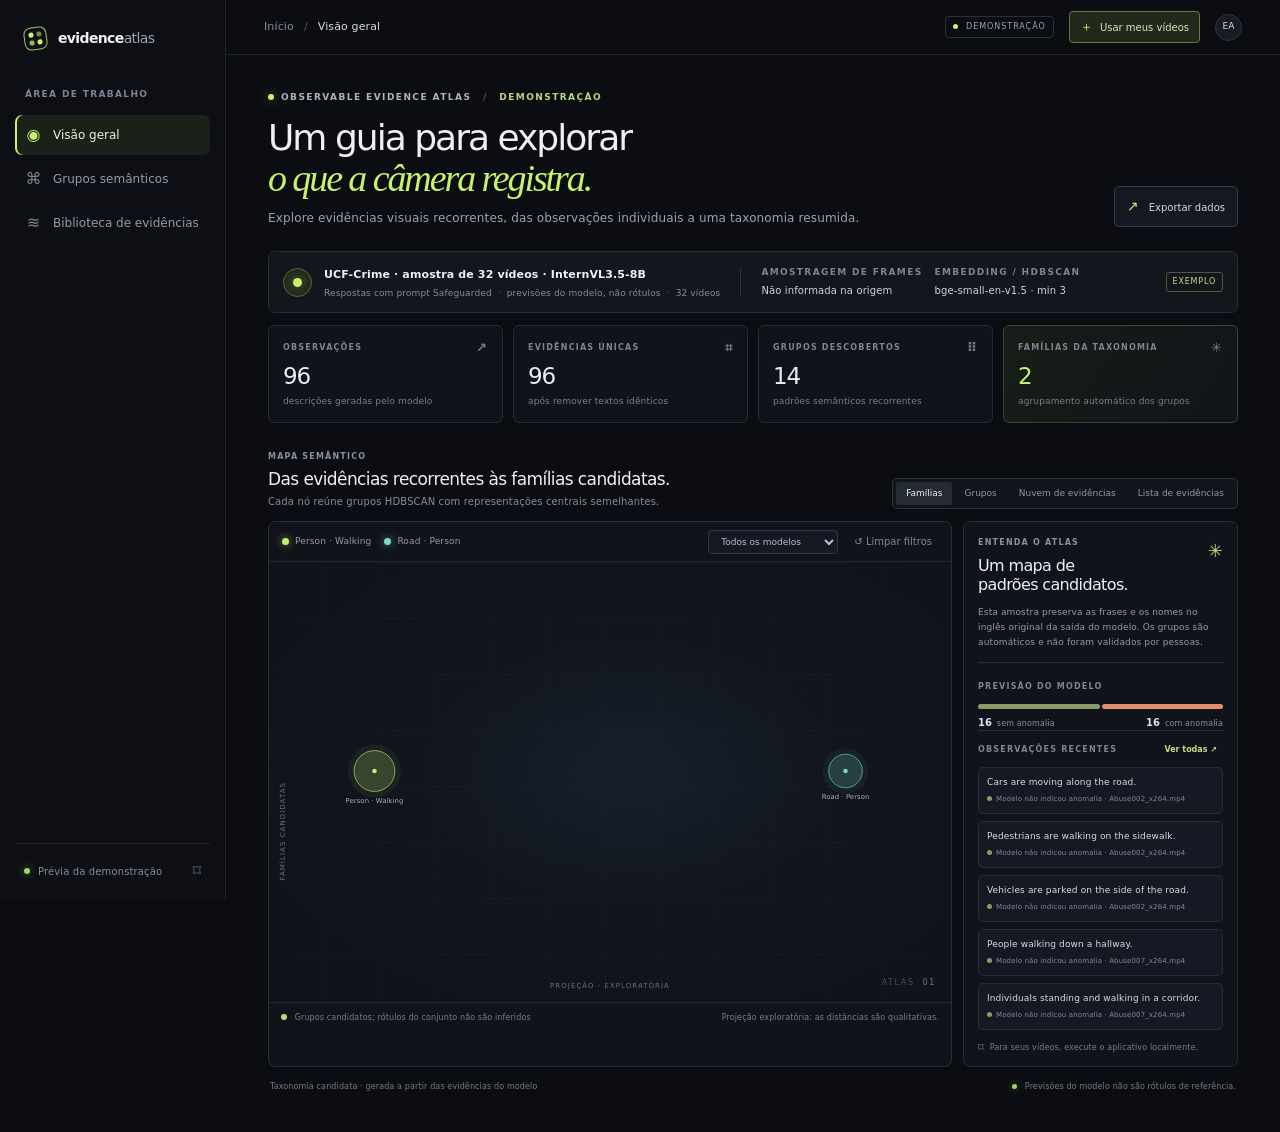
==== index.html @ 2f570d14 "Publica demonstração do atlas" ====
<!doctype html>
<html lang="pt-BR">
<head>
  <meta charset="utf-8"><meta name="viewport" content="width=device-width,initial-scale=1">
  <meta name="theme-color" content="#0b0d12">
  <meta name="description" content="Um atlas de evidências visuais, explorável e rastreável.">
  <title>Evidence Atlas</title><link rel="stylesheet" href="atlas.css">
</head>
<body>
  <div class="shell">
    <aside class="rail">
      <a class="wordmark" href="#home" aria-label="Página inicial do Evidence Atlas"><span class="mark"><i></i><i></i><i></i><i></i></span><span>evidence<span class="wordmark-light">atlas</span></span></a>
      <div class="rail-label">ÁREA DE TRABALHO</div>
      <button class="rail-item selected" data-view="overview"><span class="rail-icon">◉</span>Visão geral</button>
      <button class="rail-item" data-view="clusters"><span class="rail-icon">⌘</span>Grupos semânticos</button>
      <button class="rail-item" data-view="evidence"><span class="rail-icon">≋</span>Biblioteca de evidências</button>
      <div class="rail-bottom"><span class="status-dot"></span><span>Ambiente local</span><span class="lock">⌑</span></div>
    </aside>
    <main class="main">
      <header class="topbar"><div class="crumb"><span>Início</span><b>/</b><strong id="crumbTitle">Visão geral</strong></div><div class="top-meta"><span class="local-tag"><i></i>LOCAL</span><button class="launch-run" id="launchRun"><span>＋</span> Nova análise</button><button class="avatar" title="Ambiente local">EA</button></div></header>
      <section class="content">
        <div class="heading-row"><div><div class="eyebrow"><span class="pulse"></span>OBSERVABLE EVIDENCE ATLAS <span class="eyebrow-sep">/</span> <span id="runLabel">DEMONSTRAÇÃO</span></div><h1 id="pageTitle">Um guia para explorar<br><em>o que a câmera registra.</em></h1><p class="lede" id="pageLede">Explore evidências visuais recorrentes, das observações individuais a uma taxonomia resumida.</p></div><button class="export" id="exportBtn"><span>↗</span> Exportar dados</button></div>
        <div class="run-strip"><span class="run-orb"><span></span></span><div class="run-copy"><strong id="datasetName">UCF-Crime · InternVL3.5-8B</strong><small>Respostas com prompt Safeguarded <b>·</b> previsões do modelo, não rótulos <b>·</b> <span id="recordCount">32</span> vídeos</small></div><div class="run-divider"></div><div class="run-detail"><small>AMOSTRAGEM DE FRAMES</small><strong id="runSampling">Não informada na origem</strong></div><div class="run-detail"><small>EMBEDDING / HDBSCAN</small><strong id="runEmbedding">Dados de exemplo</strong></div><span class="run-badge">EXEMPLO</span></div>
        <div class="metrics"><article class="metric"><div class="metric-top"><span>OBSERVAÇÕES</span><span class="metric-icon">↗</span></div><strong id="mEvidence">—</strong><small>descrições geradas pelo modelo</small></article><article class="metric"><div class="metric-top"><span>EVIDÊNCIAS ÚNICAS</span><span class="metric-icon">⌗</span></div><strong id="mUnique">—</strong><small>após remover textos idênticos</small></article><article class="metric"><div class="metric-top"><span>GRUPOS DESCOBERTOS</span><span class="metric-icon">⠿</span></div><strong id="mClusters">—</strong><small>padrões semânticos recorrentes</small></article><article class="metric metric-accent"><div class="metric-top"><span>FAMÍLIAS DA TAXONOMIA</span><span class="metric-icon">✳</span></div><strong id="mFamilies">—</strong><small>agrupamento automático dos grupos</small></article></div>
        <div class="section-head"><div><div class="section-kicker">MAPA SEMÂNTICO</div><h2 id="vizTitle">Dos vídeos aos padrões recorrentes.</h2><p id="vizSub">Cada ponto representa uma evidência. Pontos próximos têm descrições semelhantes.</p></div><div class="view-switch" role="tablist" aria-label="Camada da visualização"><button class="active" data-layer="families">Famílias</button><button data-layer="clusters">Grupos</button><button data-layer="points">Nuvem de evidências</button><button data-layer="evidence">Lista de evidências</button></div></div>
        <div class="atlas-grid"><section class="viz-card"><div class="viz-toolbar"><div class="legend" id="legend"></div><div class="toolbar-actions"><select id="modelFilter" aria-label="Filtrar por modelo"><option value="all">Todos os modelos</option></select><button id="resetView" class="quiet-btn">↺ <span>Limpar filtros</span></button></div></div><div class="viz-stage"><div class="axis axis-x">SEMELHANÇA SEMÂNTICA →</div><div class="axis axis-y">EVIDÊNCIAS RECORRENTES</div><svg id="plot" viewBox="0 0 900 570" role="img" aria-label="Mapa interativo de evidências semânticas"></svg><canvas id="pointsCanvas" class="points-canvas is-hidden" aria-label="Projeção de evidências por modelo"></canvas><div class="plot-watermark"><span>ATLAS</span><b>01</b></div><div class="plot-tip" id="plotTip"></div><div class="empty-plot" id="emptyPlot"><div class="empty-symbol">✳</div><strong>Pronto para mapear suas evidências</strong><p>Execute a descoberta semântica para gerar os grupos e a taxonomia.</p></div><div class="evidence-browser is-hidden" id="evidenceBrowser"><div class="browser-head"><div><b>Fatos observados</b><small>Os identificadores apontam para os vídeos de origem.</small></div><input id="evidenceSearch" type="search" placeholder="Buscar evidência ou identificador do vídeo…" autocomplete="off"></div><div id="evidenceRows"></div></div></div><div class="viz-foot"><span><i class="dot dot-family"></i> Grupos candidatos; rótulos do conjunto não são inferidos</span><span>Projeção exploratória: as distâncias são qualitativas.</span></div></section>
          <aside class="inspector"><div class="inspect-head"><div><div class="section-kicker">ENTENDA O ATLAS</div><h3 id="inspectTitle">Uma amostra<br>de observações.</h3></div><span class="guide-mark">✳</span></div><p class="inspect-copy" id="inspectCopy">Esta demonstração reúne respostas arquivadas do InternVL e grupos calculados automaticamente.</p><div class="inspect-rule"></div><div class="inspect-stat"><span>PREVISÃO DO MODELO</span><div class="splitbar"><i id="barNormal"></i><i id="barAnomaly"></i></div><div class="splitlabels"><span><b id="nNormal">0</b> sem anomalia</span><span><b id="nAnomaly">0</b> com anomalia</span></div></div><div class="inspect-rule"></div><div class="inspect-list-head"><span>OBSERVAÇÕES RECENTES</span><button id="allEvidence">Ver todas ↗</button></div><div class="observation-list" id="observationList"></div><div class="inspect-bottom"><span class="mini-lock">⌑</span><span>Na execução local, os dados permanecem neste computador.</span></div></aside></div>
        <footer class="footer"><span>Taxonomia candidata · gerada a partir das evidências do modelo</span><span><span class="status-dot"></span> Previsões do modelo não são rótulos de referência.</span></footer>
      </section>
    </main>
  </div>
  <div class="modal is-hidden" id="runModal" role="dialog" aria-modal="true" aria-labelledby="runModalTitle"><button class="modal-scrim" data-close-modal aria-label="Fechar"></button><form class="run-form" id="runForm"><button class="modal-close" type="button" data-close-modal aria-label="Fechar">×</button><div class="section-kicker">ANÁLISE LOCAL DE VÍDEOS</div><h2 id="runModalTitle">Crie um atlas de evidências.</h2><p class="modal-lede">Escolha os vídeos, o endereço do modelo local e a amostragem de cada vídeo.</p><label class="form-label">ARQUIVOS DE VÍDEO <span>MP4, MOV, MKV, AVI, WEBM</span><input type="file" name="files" accept="video/mp4,video/quicktime,video/x-matroska,video/x-msvideo,video/webm,.m4v" multiple required><small id="fileSummary">Selecione um ou mais vídeos deste computador.</small></label><div class="form-grid"><label class="form-label">ENDEREÇO DO MODELO LOCAL<input name="base_url" value="http://127.0.0.1:8000" required><small>Use um servidor local compatível com a API OpenAI.</small></label><label class="form-label">IDENTIFICADOR DO MODELO<input name="model" placeholder="InternVL3_5-8B" required><small>Deve ser igual ao nome usado pelo servidor local.</small></label></div><label class="form-label">AMOSTRAGEM DE FRAMES<select name="sampling"><option value="uniform16">16 frames · distribuídos uniformemente ao longo de cada vídeo</option><option value="1fps">1 frame por segundo · em janelas sequenciais de até 16</option></select><small>Em 1 fps, cada janela é analisada separadamente e pode ser rastreada.</small></label><div class="run-progress is-hidden" id="runProgress" aria-live="polite"></div><div class="form-note"><span>⌑</span> Os vídeos e as evidências são processados e armazenados neste computador.</div><div class="form-actions"><button class="quiet-btn" type="button" data-close-modal>Cancelar</button><button class="submit-run" type="submit" id="submitRun">Iniciar análise local <span>→</span></button></div></form></div>
  <script src="demo-data.js"></script><script src="atlas.js"></script><script src="run-ui.js"></script>
</body></html>
---- atlas.css ----
:root{color-scheme:dark;--bg:#0b0d12;--panel:#11141b;--panel2:#151923;--line:#242936;--muted:#858c9d;--text:#eef0f5;--soft:#b7bdca;--lime:#c7f36b;--aqua:#6ee7d8;--sans:Inter,ui-sans-serif,system-ui,-apple-system,"Segoe UI",sans-serif;--serif:Georgia,"Times New Roman",serif}
*{box-sizing:border-box}body{margin:0;background:var(--bg);color:var(--text);font:13px/1.5 var(--sans);letter-spacing:.01em}button{font:inherit;color:inherit}button:focus-visible,a:focus-visible{outline:2px solid var(--lime);outline-offset:3px}.shell{min-height:100vh;display:grid;grid-template-columns:226px minmax(0,1fr)}.rail{position:fixed;inset:0 auto 0 0;width:226px;padding:26px 15px 17px;background:#0d0f15;border-right:1px solid #20242e;display:flex;flex-direction:column;z-index:2}.wordmark{display:flex;align-items:center;gap:11px;color:#f1f3f7;text-decoration:none;font-size:14px;font-weight:650;letter-spacing:-.045em;padding:1px 9px 38px}.wordmark-light{font-weight:350;color:#9ca3b3}.mark{width:23px;height:23px;border:1px solid #a2c668;border-radius:7px;display:grid;grid-template-columns:repeat(2,1fr);gap:3px;padding:4px;transform:rotate(-8deg)}.mark i{display:block;background:#c7f36b;border-radius:2px}.mark i:nth-child(2){opacity:.55}.mark i:nth-child(3){opacity:.75}.rail-label,.section-kicker,.eyebrow,.metric-top,.inspect-stat>span,.inspect-list-head,.run-detail small{font-size:9px;letter-spacing:.15em;color:#7d8494;font-weight:650}.rail-label{padding:0 10px 11px}.rail-item{height:40px;width:100%;border:0;background:transparent;border-radius:7px;text-align:left;padding:0 10px;color:#939aab;display:flex;align-items:center;gap:11px;cursor:pointer;margin:2px 0;font-size:12px}.rail-item:hover{background:#171b24;color:#e5e8ef}.rail-item.selected{color:#e9f2d8;background:#1a2119;box-shadow:inset 2px 0 var(--lime)}.rail-icon{font-size:16px;width:17px;text-align:center;color:#7d8594}.selected .rail-icon{color:var(--lime)}.rail-bottom{margin-top:auto;border-top:1px solid #222631;padding:15px 9px 0;display:flex;align-items:center;gap:8px;color:#858d9c;font-size:10px}.lock{margin-left:auto;font-size:16px;color:#596171}.status-dot{width:6px;height:6px;background:#9dda5b;border-radius:50%;display:inline-block;box-shadow:0 0 9px #a5db5b88}.main{grid-column:2;min-width:0}.topbar{height:55px;border-bottom:1px solid #20242e;display:flex;align-items:center;justify-content:space-between;padding:0 38px}.crumb{display:flex;gap:10px;color:#858c9a;font-size:11px}.crumb b{font-weight:400;color:#505766}.crumb strong{font-weight:500;color:#d8dbe2}.top-meta{display:flex;align-items:center;gap:15px}.local-tag{border:1px solid #2a303b;border-radius:4px;padding:4px 7px;color:#9da5b4;font-size:8px;letter-spacing:.12em}.local-tag i{display:inline-block;width:5px;height:5px;background:var(--lime);border-radius:50%;margin-right:5px}.avatar{border:1px solid #303644;border-radius:50%;width:27px;height:27px;background:#171b24;font-size:9px;color:#d6dbe5}.content{max-width:1560px;margin:auto;padding:36px 42px 25px}.heading-row{display:flex;align-items:flex-end;justify-content:space-between}.eyebrow{color:#adb3c0;font-size:9px;letter-spacing:.16em}.pulse{display:inline-block;width:6px;height:6px;border-radius:50%;background:var(--lime);margin-right:7px;box-shadow:0 0 12px #c7f36b88}.eyebrow-sep{padding:0 7px;color:#505765}#runLabel{color:#b7d97a}.heading-row h1{font-size:36px;line-height:1.11;letter-spacing:-.055em;font-weight:460;margin:13px 0 9px}.heading-row h1 em{font:italic 400 38px/1.12 var(--serif);color:var(--lime);letter-spacing:-.055em}.lede{color:#9ba2b1;margin:0;font-size:12px}.export{border:1px solid #343b48;background:#141820;color:#d3d7e0;border-radius:5px;padding:9px 12px;cursor:pointer;font-size:10px}.export:hover{border-color:#a6cb62;color:#f4f8ed}.export span{font-size:14px;margin-right:7px;color:var(--lime)}.run-strip{height:62px;margin-top:24px;background:#12161d;border:1px solid #272d38;border-radius:7px;display:flex;align-items:center;padding:0 14px;gap:12px}.run-orb{width:29px;height:29px;border:1px solid #586840;border-radius:50%;display:grid;place-items:center;background:#1e2818}.run-orb span{width:9px;height:9px;background:var(--lime);border-radius:50%;box-shadow:0 0 12px #c7f36b77}.run-copy{min-width:225px}.run-copy strong{font-size:11px;font-weight:560}.run-copy small{display:block;font-size:9px;color:#858d9b;margin-top:3px}.run-copy small b{font-weight:400;color:#4f5664;padding:0 3px}.run-divider{height:28px;width:1px;background:#2b303a;margin:0 8px}.run-detail{display:flex;flex-direction:column;gap:3px}.run-detail strong{font-size:10px;font-weight:500;color:#cfd3dc}.run-badge{margin-left:auto;border:1px solid #53583d;border-radius:3px;padding:3px 6px;font-size:8px;letter-spacing:.1em;color:#c6dc88}.metrics{display:grid;grid-template-columns:repeat(4,1fr);gap:10px;margin-top:12px}.metric{border:1px solid #252a35;background:#10131a;border-radius:6px;padding:12px 14px;min-height:83px}.metric-top{display:flex;justify-content:space-between;align-items:center;font-size:8px}.metric-icon{font-size:13px;color:#737b8a}.metric>strong{display:block;font-size:23px;letter-spacing:-.045em;line-height:1.2;margin-top:5px;font-weight:500;color:#e8ebf0}.metric>small{color:#777f8f;font-size:9px}.metric-accent{background:linear-gradient(120deg,#171d17,#10151a);border-color:#3a4630}.metric-accent>strong{color:var(--lime)}.section-head{display:flex;align-items:flex-end;justify-content:space-between;margin:28px 0 12px}.section-kicker{font-size:8px;color:#8a919e}.section-head h2{font-size:17px;letter-spacing:-.035em;font-weight:500;margin:4px 0 2px}.section-head p{font-size:10px;color:#858c9a;margin:0}.view-switch{display:flex;border:1px solid #2b303b;background:#11141b;border-radius:5px;padding:3px;gap:2px}.view-switch button{border:0;background:transparent;color:#8f96a5;font-size:9px;padding:5px 10px;border-radius:3px;cursor:pointer}.view-switch button.active{background:#252b34;color:#edf0f4}.atlas-grid{display:grid;grid-template-columns:minmax(0,1fr) 275px;gap:11px;align-items:stretch}.viz-card,.inspector{background:#10131a;border:1px solid #272d38;border-radius:7px;overflow:hidden}.viz-toolbar{height:40px;padding:0 13px;display:flex;align-items:center;justify-content:space-between;border-bottom:1px solid #222732}.legend{display:flex;gap:13px;color:#9299a7;font-size:9px}.legend-item{display:flex;align-items:center;gap:6px}.legend-item i{width:7px;height:7px;border-radius:50%;background:var(--c);box-shadow:0 0 8px color-mix(in srgb,var(--c),transparent 35%)}.quiet-btn{background:none;border:0;color:#818998;font-size:10px;cursor:pointer}.quiet-btn:hover{color:white}.viz-stage{position:relative;height:440px;background:radial-gradient(ellipse at 53% 48%,#17202a 0%,#11151d 43%,#10131a 78%);overflow:hidden}.viz-stage:before{content:"";position:absolute;inset:0;background-image:linear-gradient(#8390a00c 1px,transparent 1px),linear-gradient(90deg,#8390a00c 1px,transparent 1px);background-size:56px 56px;mask-image:linear-gradient(90deg,transparent,#000 18%,#000 84%,transparent)}#plot{width:100%;height:100%;position:absolute;inset:0}.axis{position:absolute;color:#667080;font-size:7px;letter-spacing:.15em;z-index:1}.axis-x{bottom:11px;left:50%;transform:translateX(-50%)}.axis-y{top:50%;left:9px;writing-mode:vertical-rl;transform:rotate(180deg)}.plot-watermark{position:absolute;bottom:13px;right:15px;color:#434b5a;font-size:8px;letter-spacing:.2em}.plot-watermark b{font-weight:400;color:#727b8b;padding-left:8px}.plot-tip{display:none;position:absolute;z-index:3;max-width:230px;padding:8px 10px;border:1px solid #3a424e;border-radius:5px;background:#181d26;color:#eef0f4;font-size:10px;pointer-events:none;box-shadow:0 8px 30px #0008}.empty-plot{position:absolute;inset:0;display:flex;flex-direction:column;align-items:center;justify-content:center;text-align:center;pointer-events:none}.empty-symbol{color:#bedf72;font-size:25px;text-shadow:0 0 22px #c7f36b44}.empty-plot strong{font-size:12px;font-weight:500;margin:8px 0 3px}.empty-plot p{max-width:290px;color:#858d9a;font-size:9px;margin:0;line-height:1.6}.viz-foot{height:31px;border-top:1px solid #222732;padding:0 12px;display:flex;align-items:center;justify-content:space-between;color:#767e8c;font-size:8px}.viz-foot i{display:inline-block;width:6px;height:6px;border-radius:50%;background:#bbd978;margin-right:5px}.inspector{padding:15px 14px 10px;display:flex;flex-direction:column}.inspect-head{display:flex;justify-content:space-between}.inspect-head h3{font-size:16px;line-height:1.2;letter-spacing:-.04em;font-weight:480;margin:7px 0 0}.guide-mark{font-size:18px;color:#bbd978}.inspect-copy{color:#939aa8;font-size:9px;line-height:1.65;margin:11px 0 12px}.inspect-rule{height:1px;background:#272d38;margin:0 0 12px}.inspect-stat>span,.inspect-list-head{font-size:8px}.splitbar{height:5px;display:flex;gap:2px;margin:9px 0 6px}.splitbar i{display:block;background:#8a9b65;border-radius:3px}.splitbar i:last-child{background:#e38c6e}.splitlabels{display:flex;justify-content:space-between;font-size:8px;color:#878f9d}.splitlabels b{font-size:10px;font-weight:550;color:#dce0e7;margin-right:2px}.inspect-list-head{display:flex;justify-content:space-between;align-items:center}.inspect-list-head button{background:none;border:0;color:#c0dc87;font-size:8px;cursor:pointer}.observation-list{display:grid;gap:7px;margin-top:10px}.observation{background:#151923;border:1px solid #262d38;border-radius:5px;padding:8px}.observation p{font-size:9px;line-height:1.5;color:#d8dce4;margin:0}.observation small{display:block;margin-top:5px;color:#818998;font-size:7px}.pred{display:inline-block;width:5px;height:5px;border-radius:50%;margin-right:4px}.pred.normal{background:#8a9b65}.pred.anomaly{background:#e38c6e}.inspect-bottom{display:flex;gap:6px;align-items:center;margin-top:auto;padding-top:10px;color:#757d8b;font-size:8px}.mini-lock{font-size:11px}.footer{display:flex;justify-content:space-between;padding:14px 2px;color:#737b8a;font-size:8px}.footer .status-dot{width:5px;height:5px;margin-right:5px}.point{cursor:pointer;transition:opacity .18s,filter .18s}.point:hover{filter:brightness(1.5)}.cluster-halo{opacity:.08}.is-hidden{display:none!important}
@media(min-width:1500px){.content{padding-left:52px;padding-right:52px}.viz-stage{height:500px}.atlas-grid{grid-template-columns:minmax(0,1fr) 300px}}@media(max-width:1000px){.shell{grid-template-columns:64px minmax(0,1fr)}.rail{width:64px;padding:20px 8px}.wordmark{padding:0 12px 35px}.wordmark>span:last-child,.rail-label,.rail-item:not(.selected){font-size:0}.rail-item{justify-content:center;padding:0}.rail-item.selected{font-size:0}.rail-icon{font-size:16px}.rail-bottom{justify-content:center;padding-left:0;padding-right:0}.rail-bottom span:not(.status-dot),.lock{display:none}.content{padding:28px 24px}.atlas-grid{grid-template-columns:minmax(0,1fr) 250px}.viz-stage{height:390px}}@media(max-width:720px){.topbar{padding:0 17px}.content{padding:24px 14px}.heading-row{align-items:flex-start}.heading-row h1{font-size:29px}.heading-row h1 em{font-size:30px}.heading-row .export{font-size:0;padding:8px}.heading-row .export span{font-size:14px;margin:0}.run-strip{gap:8px;padding:0 9px}.run-copy{min-width:0;flex:1}.run-copy strong{font-size:9px}.run-copy small{font-size:7px}.run-detail,.run-divider{display:none}.run-badge{font-size:7px}.metrics{grid-template-columns:repeat(2,1fr);gap:7px}.metric{padding:10px;min-height:74px}.section-head{align-items:flex-start;gap:8px;flex-direction:column}.atlas-grid{grid-template-columns:1fr}.viz-stage{height:340px}.inspector{min-height:300px}.view-switch{align-self:flex-end}.footer{gap:10px;flex-direction:column}.viz-foot span:last-child{max-width:45%;text-align:right}.legend{gap:7px;font-size:8px}.legend-item{gap:4px}}
.evidence-browser{position:absolute;inset:0;overflow:auto;background:#0e1118;padding:13px 18px}.browser-head{position:sticky;top:-13px;background:#0e1118;z-index:1;padding:8px 0 12px;display:flex;align-items:center;justify-content:space-between;border-bottom:1px solid #252b36;margin-bottom:3px}.browser-head b{font-size:11px;font-weight:550}.browser-head small{display:block;color:#818998;font-size:8px;margin-top:2px}.browser-head input{width:min(260px,50%);background:#171b24;border:1px solid #303744;color:#e5e8ef;border-radius:4px;padding:7px 9px;font:9px var(--sans);outline:none}.browser-head input:focus{border-color:#99bd60}.evidence-row{display:grid;grid-template-columns:50px minmax(0,1fr) 130px;gap:12px;padding:11px 3px;border-bottom:1px solid #212631;align-items:start}.evidence-row .row-index{color:#6e7787;font:9px ui-monospace,monospace;padding-top:2px}.evidence-row p{margin:0;color:#d7dbe3;font-size:10px;line-height:1.55}.evidence-row small{color:#818998;font-size:8px;text-align:right;line-height:1.5}.evidence-row .tag{display:inline-block;border:1px solid #394044;border-radius:3px;padding:1px 4px;color:#b9ca94;font-size:7px;margin-bottom:4px}.evidence-row .tag.anomaly{color:#e8a18b;border-color:#513c37}.no-results{padding:45px;text-align:center;color:#9098a6;font-size:10px}
.toolbar-actions{display:flex;align-items:center;gap:10px}.toolbar-actions select{max-width:180px;background:#151923;border:1px solid #303744;border-radius:4px;color:#b8bfcc;font:9px var(--sans);padding:5px 20px 5px 8px}.legend-more{font-size:8px;color:#78808e;white-space:nowrap}.atlas-node{cursor:pointer;outline:none}.atlas-node text{fill:#aab2c0;font:9px var(--sans);paint-order:stroke;stroke:#10131a;stroke-width:3px;stroke-linejoin:round}.atlas-node:hover text,.atlas-node:focus text{fill:#f1f2f5}.atlas-node:hover circle:nth-child(2),.atlas-node:focus circle:nth-child(2){fill-opacity:.38;stroke-width:1.8}.map-guides ellipse{fill:none;stroke:#8d99aa;stroke-opacity:.09;stroke-width:1;stroke-dasharray:2 6}.evidence-row .tag{color:var(--tag,#b9ca94);border-color:color-mix(in srgb,var(--tag,#b9ca94),transparent 55%)}
.points-canvas{position:absolute;inset:0;width:100%;height:100%;pointer-events:auto;touch-action:none;cursor:grab}
.launch-run{border:1px solid #647b43;background:#20291a;color:#d7e6be;border-radius:4px;padding:6px 10px;font:10px var(--sans);cursor:pointer}.launch-run:hover{background:#2b371e;border-color:var(--lime)}.launch-run span{color:var(--lime);font-size:13px;margin-right:4px}.modal{position:fixed;inset:0;z-index:10;display:grid;place-items:center;padding:18px}.modal-scrim{position:absolute;inset:0;border:0;background:#05070bdc;backdrop-filter:blur(5px)}.run-form{position:relative;width:min(610px,100%);max-height:min(90vh,780px);overflow:auto;background:#11151d;border:1px solid #353d49;border-radius:9px;padding:27px 30px;box-shadow:0 30px 100px #000b}.run-form h2{font-size:24px;font-weight:480;letter-spacing:-.045em;margin:7px 0}.modal-lede{font-size:10px;color:#969ead;margin:0 0 20px}.modal-close{position:absolute;right:15px;top:13px;border:0;background:none;color:#929aa8;font-size:22px;cursor:pointer}.form-label{display:block;color:#aab1be;font-size:8px;letter-spacing:.13em;margin:15px 0}.form-label>span{float:right;color:#707989;letter-spacing:0;font-weight:400}.form-label input:not([type=file]),.form-label select{display:block;width:100%;height:37px;margin-top:7px;padding:0 10px;background:#0d1016;border:1px solid #323946;border-radius:4px;color:#e3e7ee;font:10px var(--sans);letter-spacing:0}.form-label input:focus,.form-label select:focus{outline:none;border-color:#92b75c}.form-label input[type=file]{display:block;width:100%;margin:7px 0 2px;padding:12px;background:#0d1016;border:1px dashed #3c4652;border-radius:4px;color:#929aa9;font:9px var(--sans);letter-spacing:0}.form-label small{display:block;color:#788190;font-size:8px;letter-spacing:0;margin-top:5px}.form-grid{display:grid;grid-template-columns:1fr 1fr;gap:12px}.form-note{display:flex;gap:8px;align-items:flex-start;padding:10px;background:#151a20;border-radius:4px;color:#8992a0;font-size:8px;line-height:1.6}.form-note span{font-size:12px;color:#b8ce8e}.form-actions{display:flex;justify-content:flex-end;align-items:center;gap:17px;margin-top:20px}.form-actions .quiet-btn{font-size:9px}.submit-run{border:1px solid #b6da6d;background:var(--lime);border-radius:4px;padding:9px 13px;color:#192012;font:600 10px var(--sans);cursor:pointer}.submit-run:hover{background:#d5ff85}.submit-run:disabled{opacity:.45;cursor:wait}.submit-run span{padding-left:8px}.run-progress{margin:12px 0;padding:11px 12px;background:#171d25;border:1px solid #353e49;border-radius:5px;color:#d9dee7;font-size:9px}.run-progress small{display:block;color:#8d96a5;margin-top:4px}.run-progress.error{color:#f2a18c;border-color:#66433a}.run-progress.success{color:#c7f36b;border-color:#4c6135}.modal.is-hidden{display:none!important}

[hidden]{display:none!important}
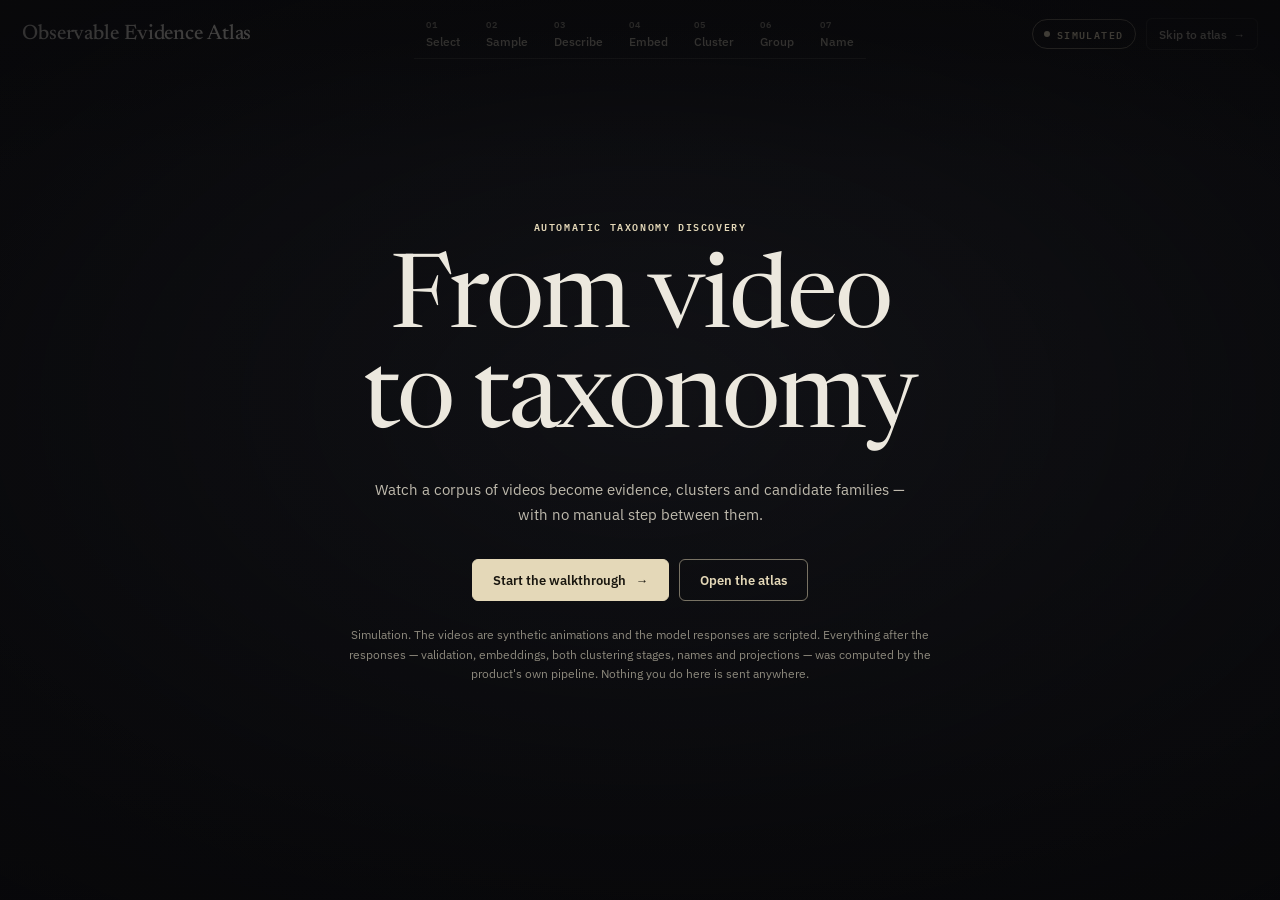
==== commit a054fd30: "Substitui a demonstração por um percurso animado com dados sintéticos Remove as respostas reais do U" ====
--- a/index.html
+++ b/index.html
@@ -1,34 +1,74 @@
 <!doctype html>
-<html lang="pt-BR">
+<html lang="en">
 <head>
-  <meta charset="utf-8"><meta name="viewport" content="width=device-width,initial-scale=1">
-  <meta name="theme-color" content="#0b0d12">
-  <meta name="description" content="Um atlas de evidências visuais, explorável e rastreável.">
-  <title>Evidence Atlas</title><link rel="stylesheet" href="atlas.css">
+  <meta charset="utf-8">
+  <meta name="viewport" content="width=device-width, initial-scale=1">
+  <meta name="theme-color" content="#0c0d10">
+  <meta name="description" content="A simulated walkthrough of automatic taxonomy discovery: synthetic videos, scripted model responses and the real clustering code, ending in an explorable Observable Evidence Atlas.">
+  <title>From video to taxonomy · Observable Evidence Atlas</title>
+  <link rel="stylesheet" href="atlas/css/fonts.css">
+  <link rel="stylesheet" href="demo.css">
 </head>
 <body>
-  <div class="shell">
-    <aside class="rail">
-      <a class="wordmark" href="#home" aria-label="Página inicial do Evidence Atlas"><span class="mark"><i></i><i></i><i></i><i></i></span><span>evidence<span class="wordmark-light">atlas</span></span></a>
-      <div class="rail-label">ÁREA DE TRABALHO</div>
-      <button class="rail-item selected" data-view="overview"><span class="rail-icon">◉</span>Visão geral</button>
-      <button class="rail-item" data-view="clusters"><span class="rail-icon">⌘</span>Grupos semânticos</button>
-      <button class="rail-item" data-view="evidence"><span class="rail-icon">≋</span>Biblioteca de evidências</button>
-      <div class="rail-bottom"><span class="status-dot"></span><span>Ambiente local</span><span class="lock">⌑</span></div>
-    </aside>
-    <main class="main">
-      <header class="topbar"><div class="crumb"><span>Início</span><b>/</b><strong id="crumbTitle">Visão geral</strong></div><div class="top-meta"><span class="local-tag"><i></i>LOCAL</span><button class="launch-run" id="launchRun"><span>＋</span> Nova análise</button><button class="avatar" title="Ambiente local">EA</button></div></header>
-      <section class="content">
-        <div class="heading-row"><div><div class="eyebrow"><span class="pulse"></span>OBSERVABLE EVIDENCE ATLAS <span class="eyebrow-sep">/</span> <span id="runLabel">DEMONSTRAÇÃO</span></div><h1 id="pageTitle">Um guia para explorar<br><em>o que a câmera registra.</em></h1><p class="lede" id="pageLede">Explore evidências visuais recorrentes, das observações individuais a uma taxonomia resumida.</p></div><button class="export" id="exportBtn"><span>↗</span> Exportar dados</button></div>
-        <div class="run-strip"><span class="run-orb"><span></span></span><div class="run-copy"><strong id="datasetName">UCF-Crime · InternVL3.5-8B</strong><small>Respostas com prompt Safeguarded <b>·</b> previsões do modelo, não rótulos <b>·</b> <span id="recordCount">32</span> vídeos</small></div><div class="run-divider"></div><div class="run-detail"><small>AMOSTRAGEM DE FRAMES</small><strong id="runSampling">Não informada na origem</strong></div><div class="run-detail"><small>EMBEDDING / HDBSCAN</small><strong id="runEmbedding">Dados de exemplo</strong></div><span class="run-badge">EXEMPLO</span></div>
-        <div class="metrics"><article class="metric"><div class="metric-top"><span>OBSERVAÇÕES</span><span class="metric-icon">↗</span></div><strong id="mEvidence">—</strong><small>descrições geradas pelo modelo</small></article><article class="metric"><div class="metric-top"><span>EVIDÊNCIAS ÚNICAS</span><span class="metric-icon">⌗</span></div><strong id="mUnique">—</strong><small>após remover textos idênticos</small></article><article class="metric"><div class="metric-top"><span>GRUPOS DESCOBERTOS</span><span class="metric-icon">⠿</span></div><strong id="mClusters">—</strong><small>padrões semânticos recorrentes</small></article><article class="metric metric-accent"><div class="metric-top"><span>FAMÍLIAS DA TAXONOMIA</span><span class="metric-icon">✳</span></div><strong id="mFamilies">—</strong><small>agrupamento automático dos grupos</small></article></div>
-        <div class="section-head"><div><div class="section-kicker">MAPA SEMÂNTICO</div><h2 id="vizTitle">Dos vídeos aos padrões recorrentes.</h2><p id="vizSub">Cada ponto representa uma evidência. Pontos próximos têm descrições semelhantes.</p></div><div class="view-switch" role="tablist" aria-label="Camada da visualização"><button class="active" data-layer="families">Famílias</button><button data-layer="clusters">Grupos</button><button data-layer="points">Nuvem de evidências</button><button data-layer="evidence">Lista de evidências</button></div></div>
-        <div class="atlas-grid"><section class="viz-card"><div class="viz-toolbar"><div class="legend" id="legend"></div><div class="toolbar-actions"><select id="modelFilter" aria-label="Filtrar por modelo"><option value="all">Todos os modelos</option></select><button id="resetView" class="quiet-btn">↺ <span>Limpar filtros</span></button></div></div><div class="viz-stage"><div class="axis axis-x">SEMELHANÇA SEMÂNTICA →</div><div class="axis axis-y">EVIDÊNCIAS RECORRENTES</div><svg id="plot" viewBox="0 0 900 570" role="img" aria-label="Mapa interativo de evidências semânticas"></svg><canvas id="pointsCanvas" class="points-canvas is-hidden" aria-label="Projeção de evidências por modelo"></canvas><div class="plot-watermark"><span>ATLAS</span><b>01</b></div><div class="plot-tip" id="plotTip"></div><div class="empty-plot" id="emptyPlot"><div class="empty-symbol">✳</div><strong>Pronto para mapear suas evidências</strong><p>Execute a descoberta semântica para gerar os grupos e a taxonomia.</p></div><div class="evidence-browser is-hidden" id="evidenceBrowser"><div class="browser-head"><div><b>Fatos observados</b><small>Os identificadores apontam para os vídeos de origem.</small></div><input id="evidenceSearch" type="search" placeholder="Buscar evidência ou identificador do vídeo…" autocomplete="off"></div><div id="evidenceRows"></div></div></div><div class="viz-foot"><span><i class="dot dot-family"></i> Grupos candidatos; rótulos do conjunto não são inferidos</span><span>Projeção exploratória: as distâncias são qualitativas.</span></div></section>
-          <aside class="inspector"><div class="inspect-head"><div><div class="section-kicker">ENTENDA O ATLAS</div><h3 id="inspectTitle">Uma amostra<br>de observações.</h3></div><span class="guide-mark">✳</span></div><p class="inspect-copy" id="inspectCopy">Esta demonstração reúne respostas arquivadas do InternVL e grupos calculados automaticamente.</p><div class="inspect-rule"></div><div class="inspect-stat"><span>PREVISÃO DO MODELO</span><div class="splitbar"><i id="barNormal"></i><i id="barAnomaly"></i></div><div class="splitlabels"><span><b id="nNormal">0</b> sem anomalia</span><span><b id="nAnomaly">0</b> com anomalia</span></div></div><div class="inspect-rule"></div><div class="inspect-list-head"><span>OBSERVAÇÕES RECENTES</span><button id="allEvidence">Ver todas ↗</button></div><div class="observation-list" id="observationList"></div><div class="inspect-bottom"><span class="mini-lock">⌑</span><span>Na execução local, os dados permanecem neste computador.</span></div></aside></div>
-        <footer class="footer"><span>Taxonomia candidata · gerada a partir das evidências do modelo</span><span><span class="status-dot"></span> Previsões do modelo não são rótulos de referência.</span></footer>
-      </section>
-    </main>
-  </div>
-  <div class="modal is-hidden" id="runModal" role="dialog" aria-modal="true" aria-labelledby="runModalTitle"><button class="modal-scrim" data-close-modal aria-label="Fechar"></button><form class="run-form" id="runForm"><button class="modal-close" type="button" data-close-modal aria-label="Fechar">×</button><div class="section-kicker">ANÁLISE LOCAL DE VÍDEOS</div><h2 id="runModalTitle">Crie um atlas de evidências.</h2><p class="modal-lede">Escolha os vídeos, o endereço do modelo local e a amostragem de cada vídeo.</p><label class="form-label">ARQUIVOS DE VÍDEO <span>MP4, MOV, MKV, AVI, WEBM</span><input type="file" name="files" accept="video/mp4,video/quicktime,video/x-matroska,video/x-msvideo,video/webm,.m4v" multiple required><small id="fileSummary">Selecione um ou mais vídeos deste computador.</small></label><div class="form-grid"><label class="form-label">ENDEREÇO DO MODELO LOCAL<input name="base_url" value="http://127.0.0.1:8000" required><small>Use um servidor local compatível com a API OpenAI.</small></label><label class="form-label">IDENTIFICADOR DO MODELO<input name="model" placeholder="InternVL3_5-8B" required><small>Deve ser igual ao nome usado pelo servidor local.</small></label></div><label class="form-label">AMOSTRAGEM DE FRAMES<select name="sampling"><option value="uniform16">16 frames · distribuídos uniformemente ao longo de cada vídeo</option><option value="1fps">1 frame por segundo · em janelas sequenciais de até 16</option></select><small>Em 1 fps, cada janela é analisada separadamente e pode ser rastreada.</small></label><div class="run-progress is-hidden" id="runProgress" aria-live="polite"></div><div class="form-note"><span>⌑</span> Os vídeos e as evidências são processados e armazenados neste computador.</div><div class="form-actions"><button class="quiet-btn" type="button" data-close-modal>Cancelar</button><button class="submit-run" type="submit" id="submitRun">Iniciar análise local <span>→</span></button></div></form></div>
-  <script src="demo-data.js"></script><script src="atlas.js"></script><script src="run-ui.js"></script>
-</body></html>
+<div id="app">
+  <canvas id="field" aria-hidden="true"></canvas>
+  <div class="vignette" aria-hidden="true"></div>
+
+  <header>
+    <a class="brand" href="./"><span class="t">Observable Evidence Atlas</span></a>
+    <ol id="steps" aria-label="Pipeline steps"></ol>
+    <div class="tools">
+      <span class="sim"><i></i>SIMULATED</span>
+      <a class="tool" href="atlas/index.html">Skip to atlas <span aria-hidden="true">→</span></a>
+    </div>
+  </header>
+
+  <section id="intro" class="act-layer on">
+    <div class="intro-in">
+      <div class="eyebrow">AUTOMATIC TAXONOMY DISCOVERY</div>
+      <h1>From video<br>to taxonomy</h1>
+      <p>Watch a corpus of videos become evidence, clusters and candidate families — with no manual step between them.</p>
+      <div class="intro-actions"><button class="go" id="play">Start the walkthrough <span aria-hidden="true">→</span></button><a class="go ghost" href="atlas/index.html">Open the atlas</a></div>
+      <p class="fine">Simulation. The videos are synthetic animations and the model responses are scripted. Everything after the responses — validation, embeddings, both clustering stages, names and projections — was computed by the product's own pipeline. Nothing you do here is sent anywhere.</p>
+    </div>
+  </section>
+
+  <section id="library" class="act-layer" aria-label="Video library"><div class="grid" id="libGrid"></div></section>
+
+  <section id="sampling" class="act-layer" aria-label="Frame sampling">
+    <div class="player glass">
+      <div class="screen"><canvas id="player" width="640" height="360"></canvas><div class="osd"><span id="osdCam">CAM</span><span id="osdTime">00:00.0</span></div><span class="wm">SYNTHETIC</span></div>
+      <div class="timeline"><div class="track" id="track"></div><i id="playhead"></i></div>
+      <div class="sample-row"><span class="label">FRAME SAMPLING</span><div class="seg" id="modeSeg"><button data-mode="uniform16" class="on">16 frames · uniform</button><button data-mode="1fps">1 frame per second</button></div><span class="file" id="fileName"></span></div>
+    </div>
+    <div class="strip" id="strip"></div>
+  </section>
+
+  <section id="vlm" class="act-layer" aria-label="Model response">
+    <div class="vlm-row">
+      <div class="mini-strip" id="miniStrip"></div>
+      <div class="engine glass"><div class="engine-core"><i></i><i></i><i></i></div><b>Vision-language model</b><small>InternVL3.5 · local GPU</small><span class="pill">SIMULATED</span></div>
+      <div class="response glass"><div class="resp-head"><span>RESPONSE</span><span id="respVideo"></span></div><pre id="json"></pre><ul class="checks" id="checks"></ul></div>
+    </div>
+    <div class="chips" id="chips"></div>
+  </section>
+
+  <section id="taxonomy" class="act-layer" aria-label="Taxonomy">
+    <div class="cta glass" id="cta"><div class="eyebrow">SIMULATED RESULT</div><h2 id="ctaTitle"></h2><p id="ctaText"></p><a class="go" href="atlas/index.html">Explore the atlas <span aria-hidden="true">→</span></a><button class="go ghost" id="replay">Replay</button></div>
+  </section>
+
+  <div id="labels" aria-hidden="true"></div>
+  <div id="counter" class="counter" aria-live="polite"></div>
+
+  <footer class="caption glass" id="caption" aria-live="polite">
+    <div class="cap-text"><span class="cap-ref" id="capRef"></span><h2 id="capTitle"></h2><p id="capBody"></p></div>
+    <div class="cap-ctl"><button id="prev" aria-label="Previous step">←</button><button id="pause" aria-label="Pause">❚❚</button><button id="next" aria-label="Next step">→</button></div>
+    <div class="cap-progress"><i id="capBar"></i></div>
+  </footer>
+</div>
+<script src="atlas/data/atlas-data.js"></script>
+<script src="demo-data.js"></script>
+<script src="scenes.js"></script>
+<script src="demo.js"></script>
+</body>
+</html>
--- a/atlas/css/fonts.css
+++ b/atlas/css/fonts.css
@@ -0,0 +1,9 @@
+/* IBM Plex Sans, IBM Plex Mono e Newsreader: SIL Open Font License 1.1 (subconjunto latino). */
+@font-face{font-family:'IBM Plex Mono';font-style:normal;font-weight:400;font-display:swap;src:url(../fonts/ibm-plex-mono-400.woff2) format('woff2')}
+@font-face{font-family:'IBM Plex Mono';font-style:normal;font-weight:500;font-display:swap;src:url(../fonts/ibm-plex-mono-500.woff2) format('woff2')}
+@font-face{font-family:'IBM Plex Mono';font-style:normal;font-weight:600;font-display:swap;src:url(../fonts/ibm-plex-mono-600.woff2) format('woff2')}
+@font-face{font-family:'IBM Plex Sans';font-style:normal;font-weight:400;font-display:swap;src:url(../fonts/ibm-plex-sans-variable.woff2) format('woff2')}
+@font-face{font-family:'IBM Plex Sans';font-style:normal;font-weight:500;font-display:swap;src:url(../fonts/ibm-plex-sans-variable.woff2) format('woff2')}
+@font-face{font-family:'IBM Plex Sans';font-style:normal;font-weight:600;font-display:swap;src:url(../fonts/ibm-plex-sans-variable.woff2) format('woff2')}
+@font-face{font-family:'Newsreader';font-style:normal;font-weight:400;font-display:swap;src:url(../fonts/newsreader-variable.woff2) format('woff2')}
+@font-face{font-family:'Newsreader';font-style:normal;font-weight:500;font-display:swap;src:url(../fonts/newsreader-variable.woff2) format('woff2')}
--- a/demo.css
+++ b/demo.css
@@ -0,0 +1,164 @@
+/* Simulated walkthrough — same tokens as the Observable Evidence Atlas (atlas/css/atlas.css). */
+:root{
+  --bg:#0c0d10; --ink:#ece8de; --muted:#bfbaad; --quiet:#8d897d; --line:rgba(232,226,208,.13); --line2:rgba(232,226,208,.26);
+  --accent:#e4d8b8; --accent-ink:#1a1710; --panel:rgba(18,19,24,.9); --inset:rgba(10,10,13,.55); --wash:rgba(236,232,222,.05);
+  --r-sm:3px; --r:6px; --r-lg:8px; --hdr:68px; --ease:cubic-bezier(.22,.8,.18,1);
+  --serif:"Newsreader","Source Serif 4",Georgia,serif; --sans:"IBM Plex Sans","Helvetica Neue",Arial,sans-serif; --mono:"IBM Plex Mono",ui-monospace,Menlo,monospace;
+  --ok:#8fd98a; --bad:#ff8a8a;
+  color-scheme:dark;
+}
+*{box-sizing:border-box}
+html,body{margin:0;width:100%;height:100%;overflow:hidden;background:var(--bg);color:var(--ink);font-family:var(--sans);-webkit-font-smoothing:antialiased}
+button{font:inherit;color:inherit;background:none;border:0;cursor:pointer;padding:0}
+a{color:inherit}
+:focus-visible{outline:2px solid var(--accent);outline-offset:2px}
+#app{position:fixed;inset:0;overflow:hidden;background:radial-gradient(120% 90% at 62% 38%,#16171c 0%,#0e0f13 55%,#09090c 100%)}
+#field{position:absolute;inset:0;width:100%;height:100%}
+.vignette{position:absolute;inset:0;pointer-events:none;background:radial-gradient(120% 100% at 55% 50%,transparent 45%,rgba(5,5,7,.7) 100%),linear-gradient(180deg,rgba(5,5,7,.7),transparent 18%,transparent 82%,rgba(5,5,7,.45))}
+.glass{background:var(--panel);backdrop-filter:blur(10px);border:1px solid var(--line);border-radius:var(--r-lg);box-shadow:0 10px 28px -10px rgba(0,0,0,.55)}
+.eyebrow{font:600 10px var(--mono);letter-spacing:.16em;color:var(--accent)}
+
+/* header */
+header{position:absolute;z-index:20;top:0;left:0;right:0;height:var(--hdr);display:grid;grid-template-columns:1fr auto 1fr;align-items:center;gap:20px;padding:0 22px;background:linear-gradient(180deg,rgba(8,8,10,.88),rgba(8,8,10,0))}
+.brand{text-decoration:none} .brand .t{font:450 21px/1 var(--serif);letter-spacing:-.005em;white-space:nowrap}
+#steps{list-style:none;display:flex;gap:2px;margin:0;padding:0;border-bottom:1px solid var(--line)}
+#steps li button{position:relative;display:flex;flex-direction:column;align-items:flex-start;gap:2px;padding:7px 12px 9px;color:var(--quiet);font:500 11.5px var(--sans);white-space:nowrap;transition:color .25s}
+#steps li button span{font:600 9px var(--mono);letter-spacing:.1em;color:inherit;opacity:.8}
+#steps li button::after{content:"";position:absolute;left:0;right:0;bottom:-1px;height:2px;background:var(--accent);transform:scaleX(0);transform-origin:left;transition:transform .5s var(--ease)}
+#steps li button:hover{color:var(--ink)} #steps li.done button{color:var(--muted)} #steps li.on button{color:var(--ink)} #steps li.on button::after{transform:none}
+.tools{display:flex;justify-content:flex-end;align-items:center;gap:10px}
+.sim{display:inline-flex;align-items:center;gap:7px;padding:5px 11px;border-radius:999px;border:1px solid color-mix(in srgb,var(--accent) 45%,transparent);font:600 10px var(--mono);letter-spacing:.14em;color:var(--accent)}
+.sim i{width:6px;height:6px;border-radius:50%;background:var(--accent);animation:pulse 1.8s ease-in-out infinite}
+@keyframes pulse{50%{opacity:.25}}
+.tool{display:inline-flex;align-items:center;gap:7px;height:32px;padding:0 12px;border-radius:var(--r);border:1px solid var(--line);color:var(--muted);font:500 11.5px var(--sans);text-decoration:none;transition:.2s}
+.tool:hover{color:var(--ink);border-color:var(--line2);background:var(--wash)}
+
+/* acts */
+.act-layer{position:absolute;inset:var(--hdr) 0 0 0;z-index:5;opacity:0;visibility:hidden;transition:opacity .7s var(--ease),visibility .7s}
+.act-layer.on{opacity:1;visibility:visible}
+#intro{inset:0;z-index:30;display:grid;place-items:center;text-align:center;background:radial-gradient(90% 80% at 50% 45%,rgba(12,12,15,.4),rgba(8,8,10,.96))}
+.intro-in{max-width:780px;padding:0 24px}
+#intro h1{margin:18px 0 0;font:400 clamp(48px,8vw,108px)/.98 var(--serif);letter-spacing:-.025em;animation:rise 1.1s .15s var(--ease) both}
+#intro p{margin:24px auto 0;max-width:540px;font-size:15px;line-height:1.65;color:var(--muted);animation:rise 1s .4s var(--ease) both}
+#intro .fine{max-width:600px;font-size:12px;line-height:1.6;color:var(--quiet);animation-delay:.7s}
+.intro-actions{display:flex;justify-content:center;gap:10px;flex-wrap:wrap;margin-top:32px;animation:rise 1s .55s var(--ease) both}
+.go{display:inline-flex;gap:10px;align-items:center;padding:12px 20px;border-radius:var(--r);border:1px solid var(--accent);background:var(--accent);color:var(--accent-ink);font:600 12.5px var(--sans);text-decoration:none;transition:.25s}
+.go:hover{filter:brightness(1.07)} .go.ghost{background:transparent;color:var(--accent);border-color:color-mix(in srgb,var(--accent) 50%,transparent)} .go.ghost:hover{background:color-mix(in srgb,var(--accent) 12%,transparent)}
+@keyframes rise{from{opacity:0;transform:translateY(12px)}to{opacity:1;transform:none}}
+
+/* 1 · library */
+#library{display:grid;place-items:center;padding:20px 40px 190px}
+.grid{display:grid;grid-template-columns:repeat(6,minmax(0,1fr));gap:12px;width:min(1120px,100%)}
+.tile{position:relative;border-radius:var(--r);overflow:hidden;border:1px solid var(--line);background:#111317;opacity:0;transform:translateY(10px) scale(.97);transition:opacity .5s var(--ease),transform .6s var(--ease),border-color .3s,box-shadow .3s}
+.tile.in{opacity:1;transform:none}
+.tile canvas{display:block;width:100%;aspect-ratio:16/10}
+.tile span{position:absolute;left:0;right:0;bottom:0;padding:14px 8px 6px;font:500 9.5px var(--mono);color:var(--muted);background:linear-gradient(transparent,rgba(5,5,7,.85));white-space:nowrap;overflow:hidden;text-overflow:ellipsis}
+.tile.sel{border-color:var(--accent);box-shadow:0 0 0 1px var(--accent),0 0 24px -6px color-mix(in srgb,var(--accent) 60%,transparent)}
+.tile.sel::after{content:"✓";position:absolute;top:6px;right:6px;width:18px;height:18px;display:grid;place-items:center;border-radius:50%;background:var(--accent);color:var(--accent-ink);font:700 10px var(--sans)}
+
+/* 2 · sampling */
+#sampling{display:flex;flex-direction:column;align-items:center;justify-content:center;gap:22px;padding:10px 40px 190px}
+.player{width:min(720px,100%);padding:12px}
+.screen{position:relative;border-radius:var(--r);overflow:hidden;background:#0a0b0e}
+.screen canvas{display:block;width:100%;height:auto;aspect-ratio:16/9}
+.osd{position:absolute;left:10px;right:10px;top:8px;display:flex;justify-content:space-between;font:600 10px var(--mono);letter-spacing:.08em;color:rgba(236,232,222,.8);text-shadow:0 1px 2px #000}
+.wm{position:absolute;right:10px;bottom:8px;font:600 10px var(--mono);letter-spacing:.2em;color:rgba(228,216,184,.55)}
+.timeline{position:relative;height:30px;margin-top:10px}
+.track{position:absolute;left:0;right:0;top:13px;height:4px;border-radius:2px;background:var(--wash)}
+.track i{position:absolute;top:-5px;width:2px;height:14px;border-radius:1px;background:var(--line2);transition:background .25s,transform .25s}
+.track i.hit{background:var(--accent);transform:scaleY(1.3)}
+.track b{position:absolute;top:-14px;height:6px;border:1px solid color-mix(in srgb,var(--accent) 60%,transparent);border-bottom:0;border-radius:3px 3px 0 0}
+.track b em{position:absolute;left:50%;top:-14px;transform:translateX(-50%);font:600 8.5px var(--mono);font-style:normal;letter-spacing:.08em;color:var(--accent);white-space:nowrap}
+#playhead{position:absolute;top:4px;left:0;width:2px;height:22px;background:var(--ink);box-shadow:0 0 10px var(--ink)}
+.sample-row{display:flex;align-items:center;gap:14px;flex-wrap:wrap;margin-top:6px}
+.label{font:600 10px var(--mono);letter-spacing:.14em;color:var(--quiet)}
+.seg{display:inline-grid;grid-auto-flow:column;gap:2px;padding:2px;border-radius:var(--r);border:1px solid var(--line);background:var(--inset)}
+.seg button{padding:6px 12px;border-radius:4px;font:500 11.5px var(--sans);color:var(--muted);transition:.2s}
+.seg button.on{background:var(--accent);color:var(--accent-ink);font-weight:600}
+.file{margin-left:auto;font:500 11px var(--mono);color:var(--muted)}
+.strip{display:flex;flex-wrap:wrap;justify-content:center;gap:5px;width:min(1000px,100%);min-height:60px}
+.strip .win{display:flex;gap:4px;padding:5px;border-radius:var(--r);border:1px dashed var(--line2);position:relative}
+.strip .win::before{content:attr(data-label);position:absolute;left:6px;top:-15px;font:600 8.5px var(--mono);letter-spacing:.1em;color:var(--accent)}
+.thumb{width:52px;aspect-ratio:16/9;border-radius:3px;overflow:hidden;border:1px solid var(--line2);background:#0a0b0e;opacity:0;transform:translateY(-30px) scale(.6);transition:opacity .45s var(--ease),transform .55s var(--ease)}
+.thumb.in{opacity:1;transform:none}
+.thumb canvas{display:block;width:100%;height:100%}
+
+/* 3 · vlm */
+#vlm{display:flex;flex-direction:column;align-items:center;justify-content:center;gap:26px;padding:10px 40px 190px}
+.vlm-row{display:grid;grid-template-columns:minmax(0,220px) 200px minmax(0,420px);align-items:center;gap:26px;width:min(1000px,100%)}
+.mini-strip{display:grid;grid-template-columns:repeat(4,1fr);gap:4px}
+.mini-strip .thumb{width:100%;opacity:1;transform:none}
+.mini-strip.flow .thumb{animation:flow 1.6s var(--ease) both}
+@keyframes flow{0%{opacity:1;transform:none}100%{opacity:0;transform:translateX(220px) scale(.3)}}
+.engine{position:relative;display:flex;flex-direction:column;align-items:center;gap:6px;padding:26px 14px 18px;text-align:center}
+.engine b{font:450 17px/1.2 var(--serif)} .engine small{font-size:11px;color:var(--quiet)}
+.engine .pill{margin-top:6px;padding:2px 8px;border-radius:999px;border:1px solid var(--line2);font:600 8.5px var(--mono);letter-spacing:.14em;color:var(--quiet)}
+.engine-core{position:relative;width:64px;height:64px;margin-bottom:8px}
+.engine-core i{position:absolute;inset:0;border-radius:50%;border:1px solid color-mix(in srgb,var(--accent) 55%,transparent)}
+.engine.busy .engine-core i{animation:ring 1.5s var(--ease) infinite} .engine.busy .engine-core i:nth-child(2){animation-delay:.5s} .engine.busy .engine-core i:nth-child(3){animation-delay:1s}
+.engine-core::after{content:"";position:absolute;inset:22px;border-radius:50%;background:var(--accent);box-shadow:0 0 22px var(--accent)}
+@keyframes ring{0%{transform:scale(.4);opacity:1}100%{transform:scale(1.25);opacity:0}}
+.response{padding:14px 16px;min-height:236px}
+.resp-head{display:flex;justify-content:space-between;font:600 9.5px var(--mono);letter-spacing:.12em;color:var(--quiet)}
+.resp-head span:last-child{letter-spacing:0;font-weight:500;color:var(--muted)}
+pre{margin:10px 0 0;min-height:120px;font:500 12.5px/1.6 var(--mono);color:var(--ink);white-space:pre-wrap;word-break:break-word}
+pre .k{color:#9fb7d9} pre .s{color:#d9c79f} pre .n{color:#e7a38a}
+pre .cursor{display:inline-block;width:7px;height:14px;margin-left:1px;vertical-align:-2px;background:var(--accent);animation:blink 1s steps(2) infinite}
+@keyframes blink{50%{opacity:0}}
+.checks{list-style:none;margin:10px 0 0;padding:10px 0 0;border-top:1px solid var(--line);display:grid;grid-template-columns:1fr 1fr;gap:4px 12px}
+.checks li{font:500 10.5px var(--mono);color:var(--muted);opacity:0;transform:translateX(-6px);transition:.35s var(--ease)}
+.checks li.in{opacity:1;transform:none} .checks li::before{content:"✓ ";color:var(--ok)}
+.chips{display:flex;flex-wrap:wrap;justify-content:center;gap:8px;width:min(1000px,100%);min-height:44px}
+.chip{padding:8px 13px;border-radius:999px;border:1px solid var(--line2);background:var(--panel);font-size:13px;line-height:1.3;color:var(--ink);opacity:0;transform:translateY(8px);transition:opacity .45s var(--ease),transform .5s var(--ease)}
+.chip.in{opacity:1;transform:none}
+.chip small{margin-left:8px;font:600 9px var(--mono);letter-spacing:.08em}
+.chip.a1 small{color:var(--bad)} .chip.a0 small{color:var(--ok)}
+.chip.ghost{position:fixed;z-index:40;margin:0;pointer-events:none;transition:transform 1.1s var(--ease),opacity 1.1s var(--ease)}
+
+/* 7 · taxonomy */
+#taxonomy{pointer-events:none}
+.cta{position:absolute;right:28px;top:22px;width:min(360px,calc(100% - 56px));padding:22px 22px 20px;pointer-events:auto;opacity:0;transform:translateY(10px);transition:.8s var(--ease)}
+#taxonomy.on .cta.in{opacity:1;transform:none}
+.cta h2{margin:10px 0 0;font:450 27px/1.08 var(--serif);letter-spacing:-.01em}
+.cta p{margin:10px 0 16px;font-size:12.5px;line-height:1.6;color:var(--muted)}
+.cta .go{margin-right:6px}
+
+/* overlays on the field */
+#labels{position:absolute;inset:0;z-index:6;pointer-events:none;overflow:hidden}
+.lab{position:absolute;left:0;top:0;padding:3px 8px;border-radius:var(--r-sm);font:500 11px/1.2 var(--sans);color:var(--ink);background:rgba(14,15,19,.88);border:1px solid color-mix(in srgb,var(--c) 60%,transparent);white-space:nowrap;opacity:0;transition:opacity .5s;will-change:transform}
+.lab.on{opacity:1} .lab b{font:600 9.5px var(--mono);color:var(--c);margin-right:4px}
+.lab.code{padding:2px 6px;font:600 9.5px var(--mono);letter-spacing:.06em}
+.lab.wheel{background:transparent;border:0;padding:0;font:500 11px var(--sans);color:var(--muted);transform-origin:0 50%}
+.lab.wheel b{color:var(--c)}
+.counter{position:absolute;z-index:7;left:28px;top:calc(var(--hdr) + 14px);opacity:0;transition:opacity .5s}
+.counter.on{opacity:1}
+.counter b{display:block;font:400 clamp(38px,5vw,60px)/1 var(--serif);letter-spacing:-.02em;font-variant-numeric:lining-nums tabular-nums}
+.counter span{display:block;margin-top:6px;font:500 11px var(--sans);color:var(--muted)}
+.counter small{display:block;margin-top:3px;font:500 10px var(--mono);color:var(--quiet)}
+
+/* caption */
+.caption{position:absolute;z-index:15;left:20px;bottom:20px;width:min(640px,calc(100% - 40px));padding:18px 20px 22px;display:grid;grid-template-columns:1fr auto;gap:14px;opacity:0;transform:translateY(14px);transition:.6s var(--ease)}
+.caption.on{opacity:1;transform:none}
+.cap-ref{font:600 9.5px var(--mono);letter-spacing:.12em;color:var(--accent)}
+.caption h2{margin:6px 0 0;font:450 24px/1.1 var(--serif);letter-spacing:-.01em}
+.caption p{margin:8px 0 0;font-size:13px;line-height:1.6;color:var(--muted)}
+.cap-ctl{display:flex;gap:4px;align-self:start}
+.cap-ctl button{width:32px;height:32px;border-radius:var(--r);border:1px solid var(--line);color:var(--muted);font-size:12px;transition:.2s}
+.cap-ctl button:hover{color:var(--ink);border-color:var(--line2)}
+.cap-progress{position:absolute;left:20px;right:20px;bottom:10px;height:2px;background:var(--wash);border-radius:1px;overflow:hidden}
+.cap-progress i{display:block;height:100%;width:0;background:var(--accent)}
+
+@media (max-width:1100px){#steps li button{padding:7px 8px 9px;font-size:10.5px} #steps li button span{display:none} .grid{grid-template-columns:repeat(4,minmax(0,1fr))}}
+@media (max-width:860px){
+  :root{--hdr:96px}
+  header{grid-template-columns:1fr auto;grid-template-rows:auto auto;gap:6px;padding:10px 12px 0;align-content:start}
+  #steps{grid-column:1/-1;grid-row:2;overflow-x:auto;scrollbar-width:none} .tool{display:none}
+  .brand .t{font-size:18px}
+  .grid{grid-template-columns:repeat(3,minmax(0,1fr));gap:8px} #library,#sampling,#vlm{padding:10px 16px 230px}
+  .vlm-row{grid-template-columns:1fr;gap:14px} .mini-strip{display:none} .engine{flex-direction:row;padding:12px;text-align:left} .engine-core{width:40px;height:40px;margin:0} .engine-core::after{inset:14px}
+  .response{min-height:0} pre{min-height:0;font-size:11.5px}
+  .caption{left:10px;right:10px;bottom:10px;width:auto;padding:14px 14px 20px} .caption h2{font-size:20px} .caption p{font-size:12px}
+  .cta{right:12px;left:12px;top:auto;bottom:220px;width:auto} .counter{left:16px}
+  .thumb{width:38px}
+}
+@media (prefers-reduced-motion:reduce){*{animation-duration:.01ms!important;transition-duration:.01ms!important}}
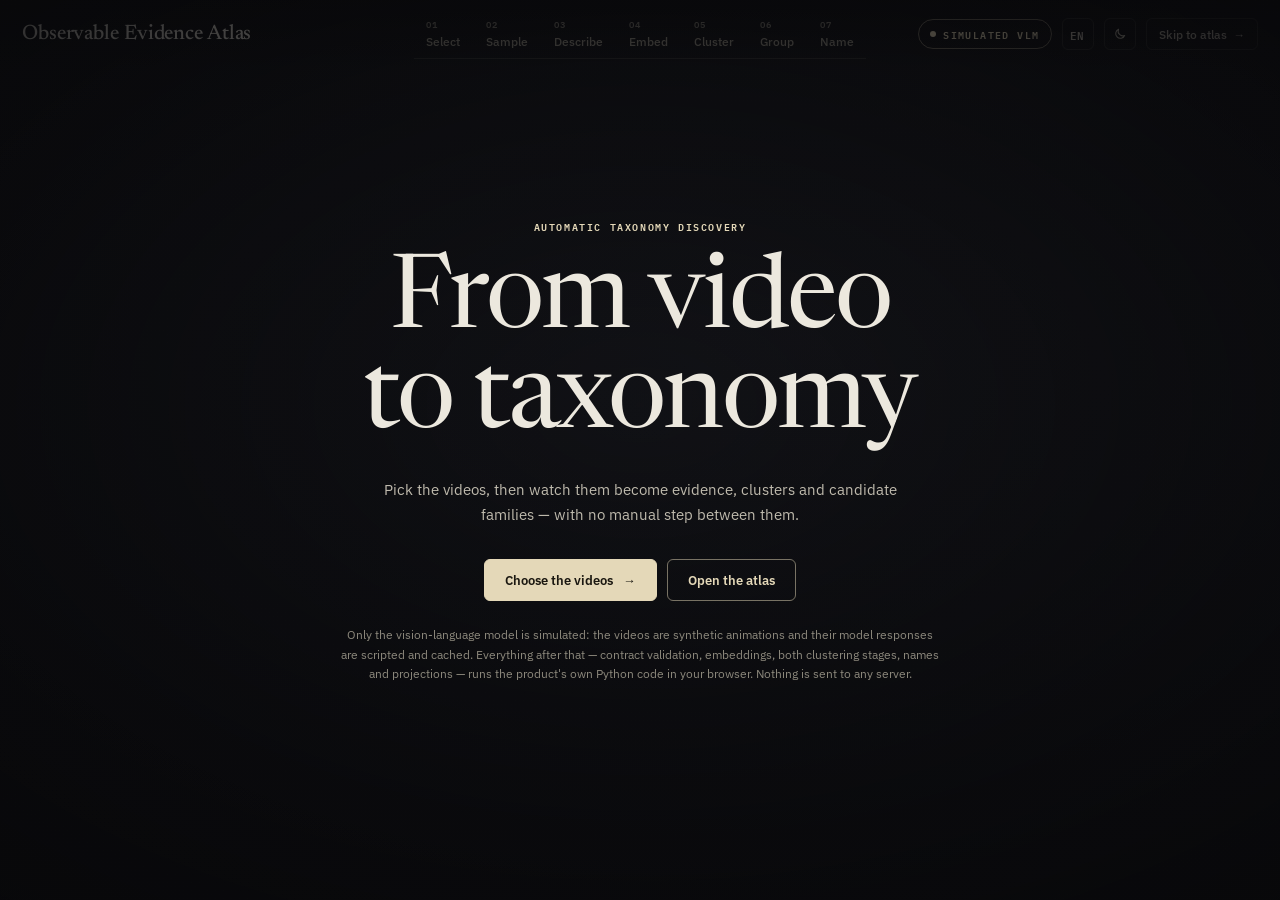
==== commit a19437b1: "Demo interativa: seleção de vídeos e descoberta ao vivo no navegador A taxonomia é calculada no nave" ====
--- a/index.html
+++ b/index.html
@@ -4,7 +4,8 @@
   <meta charset="utf-8">
   <meta name="viewport" content="width=device-width, initial-scale=1">
   <meta name="theme-color" content="#0c0d10">
-  <meta name="description" content="A simulated walkthrough of automatic taxonomy discovery: synthetic videos, scripted model responses and the real clustering code, ending in an explorable Observable Evidence Atlas.">
+  <script>try{var t=localStorage.getItem("atlas-theme");if(t)document.documentElement.dataset.theme=t}catch(e){}</script>
+  <meta name="description" content="Choose synthetic videos and run the product's discovery code in your browser: embeddings, two clustering stages and an automatic taxonomy, ending in an explorable Observable Evidence Atlas.">
   <title>From video to taxonomy · Observable Evidence Atlas</title>
   <link rel="stylesheet" href="atlas/css/fonts.css">
   <link rel="stylesheet" href="demo.css">
@@ -18,28 +19,42 @@
     <a class="brand" href="./"><span class="t">Observable Evidence Atlas</span></a>
     <ol id="steps" aria-label="Pipeline steps"></ol>
     <div class="tools">
-      <span class="sim"><i></i>SIMULATED</span>
-      <a class="tool" href="atlas/index.html">Skip to atlas <span aria-hidden="true">→</span></a>
+      <span class="sim"><i></i><span data-i18n="SIMULATED VLM">SIMULATED VLM</span></span>
+      <button class="tool icon lang-btn" id="langBtn" title="English / Português"><b>EN</b></button>
+      <button class="tool icon" id="themeBtn" data-i18n-title="Light / dark"><svg class="moon" viewBox="0 0 24 24" fill="none" stroke="currentColor" stroke-width="1.8" stroke-linecap="round" stroke-linejoin="round"><path d="M20 14.5A8 8 0 0 1 9.5 4a8 8 0 1 0 10.5 10.5z"/></svg><svg class="sun" viewBox="0 0 24 24" fill="none" stroke="currentColor" stroke-width="1.8" stroke-linecap="round"><circle cx="12" cy="12" r="4"/><path d="M12 3v2M12 19v2M3 12h2M19 12h2M5.6 5.6l1.4 1.4M17 17l1.4 1.4M5.6 18.4 7 17M17 7l1.4-1.4"/></svg></button>
+      <a class="tool" id="skipLink" href="atlas/index.html"><span data-i18n="Skip to atlas">Skip to atlas</span> <span aria-hidden="true">→</span></a>
     </div>
   </header>
 
   <section id="intro" class="act-layer on">
     <div class="intro-in">
-      <div class="eyebrow">AUTOMATIC TAXONOMY DISCOVERY</div>
-      <h1>From video<br>to taxonomy</h1>
-      <p>Watch a corpus of videos become evidence, clusters and candidate families — with no manual step between them.</p>
-      <div class="intro-actions"><button class="go" id="play">Start the walkthrough <span aria-hidden="true">→</span></button><a class="go ghost" href="atlas/index.html">Open the atlas</a></div>
-      <p class="fine">Simulation. The videos are synthetic animations and the model responses are scripted. Everything after the responses — validation, embeddings, both clustering stages, names and projections — was computed by the product's own pipeline. Nothing you do here is sent anywhere.</p>
+      <div class="eyebrow" data-i18n="AUTOMATIC TAXONOMY DISCOVERY">AUTOMATIC TAXONOMY DISCOVERY</div>
+      <h1 data-i18n-html="From video<br>to taxonomy">From video<br>to taxonomy</h1>
+      <p data-i18n="Pick the videos, then watch them become evidence, clusters and candidate families — with no manual step between them.">Pick the videos, then watch them become evidence, clusters and candidate families — with no manual step between them.</p>
+      <div class="intro-actions"><button class="go" id="play"><span data-i18n="Choose the videos">Choose the videos</span> <span aria-hidden="true">→</span></button><a class="go ghost" href="atlas/index.html" data-i18n="Open the atlas">Open the atlas</a></div>
+      <p class="fine" data-i18n="intro-fine">Only the vision-language model is simulated: the videos are synthetic animations and their model responses are scripted and cached. Everything after that — contract validation, embeddings, both clustering stages, names and projections — runs the product's own Python code in your browser. Nothing is sent to any server.</p>
     </div>
   </section>
 
-  <section id="library" class="act-layer" aria-label="Video library"><div class="grid" id="libGrid"></div></section>
+  <section id="library" class="act-layer" aria-label="Video selection">
+    <div class="sel-head glass">
+      <div class="sel-title"><div class="eyebrow" data-i18n="01 · INPUT">01 · INPUT</div><h2 data-i18n="Choose the videos">Choose the videos</h2>
+        <p data-i18n="sel-lead">Click videos or whole scenes to include or exclude them. The discovery code then runs on exactly this selection.</p></div>
+      <div class="sel-presets" id="presets"></div>
+      <div class="sel-run">
+        <label class="mcs"><span>min_cluster_size</span><input type="number" id="mcs" min="2" max="30" value="8"><small data-i18n="8 = paper">8 = paper</small></label>
+        <div class="rt" id="runtime"><i></i><span></span></div>
+        <button class="go" id="runBtn"></button>
+      </div>
+    </div>
+    <div class="sel-grid" id="selGrid"></div>
+  </section>
 
   <section id="sampling" class="act-layer" aria-label="Frame sampling">
     <div class="player glass">
       <div class="screen"><canvas id="player" width="640" height="360"></canvas><div class="osd"><span id="osdCam">CAM</span><span id="osdTime">00:00.0</span></div><span class="wm">SYNTHETIC</span></div>
       <div class="timeline"><div class="track" id="track"></div><i id="playhead"></i></div>
-      <div class="sample-row"><span class="label">FRAME SAMPLING</span><div class="seg" id="modeSeg"><button data-mode="uniform16" class="on">16 frames · uniform</button><button data-mode="1fps">1 frame per second</button></div><span class="file" id="fileName"></span></div>
+      <div class="sample-row"><span class="label" data-i18n="FRAME SAMPLING">FRAME SAMPLING</span><div class="seg" id="modeSeg"><button data-mode="uniform16" class="on" data-i18n="16 frames · uniform">16 frames · uniform</button><button data-mode="1fps" data-i18n="1 frame per second">1 frame per second</button></div><span class="file" id="fileName"></span></div>
     </div>
     <div class="strip" id="strip"></div>
   </section>
@@ -47,18 +62,23 @@
   <section id="vlm" class="act-layer" aria-label="Model response">
     <div class="vlm-row">
       <div class="mini-strip" id="miniStrip"></div>
-      <div class="engine glass"><div class="engine-core"><i></i><i></i><i></i></div><b>Vision-language model</b><small>InternVL3.5 · local GPU</small><span class="pill">SIMULATED</span></div>
-      <div class="response glass"><div class="resp-head"><span>RESPONSE</span><span id="respVideo"></span></div><pre id="json"></pre><ul class="checks" id="checks"></ul></div>
+      <div class="engine glass"><div class="engine-core"><i></i><i></i><i></i></div><b data-i18n="Vision-language model">Vision-language model</b><small data-i18n="InternVL3.5 · local GPU">InternVL3.5 · local GPU</small><span class="pill" data-i18n="SIMULATED · CACHED">SIMULATED · CACHED</span></div>
+      <div class="response glass"><div class="resp-head"><span data-i18n="RESPONSE">RESPONSE</span><span id="respVideo"></span></div><pre id="json"></pre><ul class="checks" id="checks"></ul></div>
     </div>
     <div class="chips" id="chips"></div>
   </section>
 
   <section id="taxonomy" class="act-layer" aria-label="Taxonomy">
-    <div class="cta glass" id="cta"><div class="eyebrow">SIMULATED RESULT</div><h2 id="ctaTitle"></h2><p id="ctaText"></p><a class="go" href="atlas/index.html">Explore the atlas <span aria-hidden="true">→</span></a><button class="go ghost" id="replay">Replay</button></div>
+    <div class="cta glass" id="cta"><div class="eyebrow" id="ctaEyebrow"></div><h2 id="ctaTitle"></h2><p id="ctaText"></p><a class="go" id="ctaAtlas" href="atlas/index.html"><span data-i18n="Explore the atlas">Explore the atlas</span> <span aria-hidden="true">→</span></a><button class="go ghost" id="replay" data-i18n="Choose other videos">Choose other videos</button></div>
   </section>
 
   <div id="labels" aria-hidden="true"></div>
   <div id="counter" class="counter" aria-live="polite"></div>
+
+  <aside id="runlog" class="glass" aria-live="polite" hidden>
+    <div class="rl-head"><span class="eyebrow" data-i18n="LIVE · PYTHON IN YOUR BROWSER">LIVE · PYTHON IN YOUR BROWSER</span><span id="rlState"></span></div>
+    <ol id="rlLines"></ol>
+  </aside>
 
   <footer class="caption glass" id="caption" aria-live="polite">
     <div class="cap-text"><span class="cap-ref" id="capRef"></span><h2 id="capTitle"></h2><p id="capBody"></p></div>
@@ -66,8 +86,8 @@
     <div class="cap-progress"><i id="capBar"></i></div>
   </footer>
 </div>
-<script src="atlas/data/atlas-data.js"></script>
-<script src="demo-data.js"></script>
+<script src="atlas/js/i18n.js"></script>
+<script src="data/default-run.js"></script>
 <script src="scenes.js"></script>
 <script src="demo.js"></script>
 </body>
--- a/demo.css
+++ b/demo.css
@@ -5,21 +5,31 @@
   --r-sm:3px; --r:6px; --r-lg:8px; --hdr:68px; --ease:cubic-bezier(.22,.8,.18,1);
   --serif:"Newsreader","Source Serif 4",Georgia,serif; --sans:"IBM Plex Sans","Helvetica Neue",Arial,sans-serif; --mono:"IBM Plex Mono",ui-monospace,Menlo,monospace;
   --ok:#8fd98a; --bad:#ff8a8a;
+  --app-bg:radial-gradient(120% 90% at 62% 38%,#16171c 0%,#0e0f13 55%,#09090c 100%); --hdr-grad:linear-gradient(180deg,rgba(8,8,10,.88),rgba(8,8,10,0));
+  --vig:rgba(5,5,7,.7); --intro-bg:radial-gradient(90% 80% at 50% 45%,rgba(12,12,15,.4),rgba(8,8,10,.96)); --lab-bg:rgba(14,15,19,.88);
   color-scheme:dark;
+}
+:root[data-theme=light]{
+  --bg:#f3f0e9; --ink:#1a1916; --muted:#47443b; --quiet:#6b675b; --line:rgba(30,26,18,.16); --line2:rgba(30,26,18,.3);
+  --accent:#1f3b63; --accent-ink:#fff; --panel:rgba(252,250,245,.94); --inset:rgba(30,26,18,.04); --wash:rgba(30,26,18,.05);
+  --ok:#2d7a22; --bad:#a51414;
+  --app-bg:radial-gradient(120% 90% at 62% 38%,#fcfaf5 0%,#f3f0e9 60%,#e8e4d8 100%); --hdr-grad:linear-gradient(180deg,rgba(243,240,233,.92),rgba(243,240,233,0));
+  --vig:rgba(226,221,208,.55); --intro-bg:radial-gradient(90% 80% at 50% 45%,rgba(255,255,255,.5),rgba(243,240,233,.97)); --lab-bg:rgba(253,251,247,.95);
+  color-scheme:light;
 }
 *{box-sizing:border-box}
 html,body{margin:0;width:100%;height:100%;overflow:hidden;background:var(--bg);color:var(--ink);font-family:var(--sans);-webkit-font-smoothing:antialiased}
 button{font:inherit;color:inherit;background:none;border:0;cursor:pointer;padding:0}
 a{color:inherit}
 :focus-visible{outline:2px solid var(--accent);outline-offset:2px}
-#app{position:fixed;inset:0;overflow:hidden;background:radial-gradient(120% 90% at 62% 38%,#16171c 0%,#0e0f13 55%,#09090c 100%)}
+#app{position:fixed;inset:0;overflow:hidden;background:var(--app-bg)}
 #field{position:absolute;inset:0;width:100%;height:100%}
-.vignette{position:absolute;inset:0;pointer-events:none;background:radial-gradient(120% 100% at 55% 50%,transparent 45%,rgba(5,5,7,.7) 100%),linear-gradient(180deg,rgba(5,5,7,.7),transparent 18%,transparent 82%,rgba(5,5,7,.45))}
+.vignette{position:absolute;inset:0;pointer-events:none;background:radial-gradient(120% 100% at 55% 50%,transparent 45%,var(--vig) 100%)}
 .glass{background:var(--panel);backdrop-filter:blur(10px);border:1px solid var(--line);border-radius:var(--r-lg);box-shadow:0 10px 28px -10px rgba(0,0,0,.55)}
 .eyebrow{font:600 10px var(--mono);letter-spacing:.16em;color:var(--accent)}
 
 /* header */
-header{position:absolute;z-index:20;top:0;left:0;right:0;height:var(--hdr);display:grid;grid-template-columns:1fr auto 1fr;align-items:center;gap:20px;padding:0 22px;background:linear-gradient(180deg,rgba(8,8,10,.88),rgba(8,8,10,0))}
+header{position:absolute;z-index:20;top:0;left:0;right:0;height:var(--hdr);display:grid;grid-template-columns:1fr auto 1fr;align-items:center;gap:20px;padding:0 22px;background:var(--hdr-grad)}
 .brand{text-decoration:none} .brand .t{font:450 21px/1 var(--serif);letter-spacing:-.005em;white-space:nowrap}
 #steps{list-style:none;display:flex;gap:2px;margin:0;padding:0;border-bottom:1px solid var(--line)}
 #steps li button{position:relative;display:flex;flex-direction:column;align-items:flex-start;gap:2px;padding:7px 12px 9px;color:var(--quiet);font:500 11.5px var(--sans);white-space:nowrap;transition:color .25s}
@@ -36,7 +46,7 @@
 /* acts */
 .act-layer{position:absolute;inset:var(--hdr) 0 0 0;z-index:5;opacity:0;visibility:hidden;transition:opacity .7s var(--ease),visibility .7s}
 .act-layer.on{opacity:1;visibility:visible}
-#intro{inset:0;z-index:30;display:grid;place-items:center;text-align:center;background:radial-gradient(90% 80% at 50% 45%,rgba(12,12,15,.4),rgba(8,8,10,.96))}
+#intro{inset:0;z-index:30;display:grid;place-items:center;text-align:center;background:var(--intro-bg)}
 .intro-in{max-width:780px;padding:0 24px}
 #intro h1{margin:18px 0 0;font:400 clamp(48px,8vw,108px)/.98 var(--serif);letter-spacing:-.025em;animation:rise 1.1s .15s var(--ease) both}
 #intro p{margin:24px auto 0;max-width:540px;font-size:15px;line-height:1.65;color:var(--muted);animation:rise 1s .4s var(--ease) both}
@@ -125,7 +135,7 @@
 
 /* overlays on the field */
 #labels{position:absolute;inset:0;z-index:6;pointer-events:none;overflow:hidden}
-.lab{position:absolute;left:0;top:0;padding:3px 8px;border-radius:var(--r-sm);font:500 11px/1.2 var(--sans);color:var(--ink);background:rgba(14,15,19,.88);border:1px solid color-mix(in srgb,var(--c) 60%,transparent);white-space:nowrap;opacity:0;transition:opacity .5s;will-change:transform}
+.lab{position:absolute;left:0;top:0;padding:3px 8px;border-radius:var(--r-sm);font:500 11px/1.2 var(--sans);color:var(--ink);background:var(--lab-bg);border:1px solid color-mix(in srgb,var(--c) 60%,transparent);white-space:nowrap;opacity:0;transition:opacity .5s;will-change:transform}
 .lab.on{opacity:1} .lab b{font:600 9.5px var(--mono);color:var(--c);margin-right:4px}
 .lab.code{padding:2px 6px;font:600 9.5px var(--mono);letter-spacing:.06em}
 .lab.wheel{background:transparent;border:0;padding:0;font:500 11px var(--sans);color:var(--muted);transform-origin:0 50%}
@@ -162,3 +172,52 @@
   .thumb{width:38px}
 }
 @media (prefers-reduced-motion:reduce){*{animation-duration:.01ms!important;transition-duration:.01ms!important}}
+
+/* ---------- tools, theme ---------- */
+.tool.icon{width:32px;padding:0;justify-content:center;cursor:pointer;background:transparent;font:inherit}
+.tool svg{width:14px;height:14px} .tool .sun{display:none} :root[data-theme=light] .tool .sun{display:block} :root[data-theme=light] .tool .moon{display:none}
+.lang-btn b{font:600 10.5px var(--mono);letter-spacing:.06em}
+:root[data-theme=light] pre .k{color:#2a4f86} :root[data-theme=light] pre .s{color:#7a5310} :root[data-theme=light] pre .n{color:#a33a14}
+:root[data-theme=light] .tile span{color:#ece8de}
+
+/* ---------- 1 · selection ---------- */
+#library{display:flex;flex-direction:column;gap:12px;padding:8px 22px 18px;place-items:initial}
+.sel-head{display:grid;grid-template-columns:minmax(0,1.2fr) auto auto;gap:18px;align-items:center;padding:14px 18px}
+.sel-title h2{margin:4px 0 0;font:450 26px/1.1 var(--serif)} .sel-title p{margin:6px 0 0;font-size:12.5px;line-height:1.5;color:var(--muted);max-width:52ch}
+.sel-presets{display:flex;flex-wrap:wrap;gap:6px;max-width:420px}
+.preset{padding:6px 11px;border-radius:999px;border:1px solid var(--line2);font:500 11.5px var(--sans);color:var(--muted);transition:.2s}
+.preset:hover{color:var(--ink);border-color:var(--accent)} .preset.on{background:color-mix(in srgb,var(--accent) 14%,transparent);color:var(--ink);border-color:var(--accent)}
+.preset small{margin-left:5px;font:600 9px var(--mono);color:var(--quiet)}
+.sel-run{display:flex;flex-direction:column;align-items:flex-end;gap:8px}
+.mcs{display:flex;align-items:center;gap:8px;font:500 11px var(--mono);color:var(--muted)}
+.mcs input{width:56px;height:28px;padding:0 8px;border-radius:var(--r);border:1px solid var(--line);background:var(--inset);color:var(--ink);font:inherit}
+.mcs small{font-size:10px;color:var(--quiet)}
+.rt{display:flex;align-items:center;gap:7px;font:500 10.5px var(--mono);color:var(--quiet)} .rt i{width:7px;height:7px;border-radius:50%;background:var(--quiet)}
+.rt.busy i{background:var(--accent);animation:pulse 1.2s infinite} .rt.ok i{background:var(--ok)} .rt.err i{background:var(--bad)} .rt.err{color:var(--bad)}
+.go:disabled{opacity:.45;cursor:default;filter:none}
+.sel-grid{flex:1;min-height:0;overflow:auto;display:grid;grid-template-columns:repeat(auto-fill,minmax(250px,1fr));gap:10px;padding:2px 2px 8px;scrollbar-width:thin;scrollbar-color:var(--line2) transparent}
+.scene{padding:10px 10px 8px;border-radius:var(--r-lg);border:1px solid var(--line);background:var(--panel)}
+.scene .sh{display:flex;align-items:center;justify-content:space-between;gap:8px;margin-bottom:8px}
+.scene .sh button{display:flex;align-items:center;gap:8px;font:600 12px var(--sans);color:var(--ink);text-align:left}
+.scene .sh .box{width:14px;height:14px;border-radius:3px;border:1.5px solid var(--line2);display:grid;place-items:center;font-size:10px;line-height:1;color:var(--accent-ink)}
+.scene.full .sh .box{background:var(--accent);border-color:var(--accent)} .scene.full .sh .box::after{content:"✓"}
+.scene.some .sh .box{border-color:var(--accent)} .scene.some .sh .box::after{content:"";width:6px;height:2px;background:var(--accent)}
+.scene .sh .n{font:500 10px var(--mono);color:var(--quiet)} .scene .sh .flagdot{width:6px;height:6px;border-radius:50%;background:var(--bad)}
+.tiles{display:grid;grid-template-columns:repeat(9,1fr);gap:3px}
+.vt{position:relative;aspect-ratio:16/10;border-radius:2px;overflow:hidden;border:1px solid transparent;opacity:.28;filter:saturate(.3);transition:opacity .2s,border-color .2s,filter .2s;background:#111317;padding:0}
+.vt canvas{display:block;width:100%;height:100%}
+.vt.on{opacity:1;filter:none;border-color:color-mix(in srgb,var(--accent) 70%,transparent)}
+.vt:hover{opacity:1;outline:1px solid var(--ink)}
+
+/* ---------- live run log ---------- */
+#runlog{position:absolute;z-index:16;right:20px;bottom:20px;width:min(380px,calc(100% - 40px));padding:12px 14px;max-height:46vh;overflow:auto}
+#runlog[hidden]{display:none}
+.rl-head{display:flex;justify-content:space-between;align-items:center;gap:10px}
+#rlState{font:600 10px var(--mono);color:var(--quiet)} #rlState.ok{color:var(--ok)} #rlState.err{color:var(--bad)}
+#rlLines{list-style:none;margin:8px 0 0;padding:0;display:flex;flex-direction:column;gap:3px;font:500 11px/1.45 var(--mono);color:var(--muted)}
+#rlLines li{animation:in .4s var(--ease)} #rlLines li b{color:var(--ink);font-weight:500} #rlLines li em{font-style:normal;color:var(--quiet);margin-left:6px}
+@keyframes in{from{opacity:0;transform:translateY(-4px)}}
+.wait{position:absolute;z-index:8;left:50%;top:46%;transform:translate(-50%,-50%);text-align:center;opacity:0;transition:opacity .4s;pointer-events:none}
+.wait.on{opacity:1} .wait b{display:block;font:450 26px var(--serif)} .wait span{display:block;margin-top:6px;font-size:12.5px;color:var(--muted)}
+@media (max-width:1100px){.sel-head{grid-template-columns:1fr} .sel-run{align-items:flex-start}}
+@media (max-width:860px){#runlog{left:10px;right:10px;bottom:auto;top:calc(var(--hdr) + 6px);width:auto;max-height:22vh} .tiles{grid-template-columns:repeat(9,1fr)} .sel-grid{grid-template-columns:1fr}}
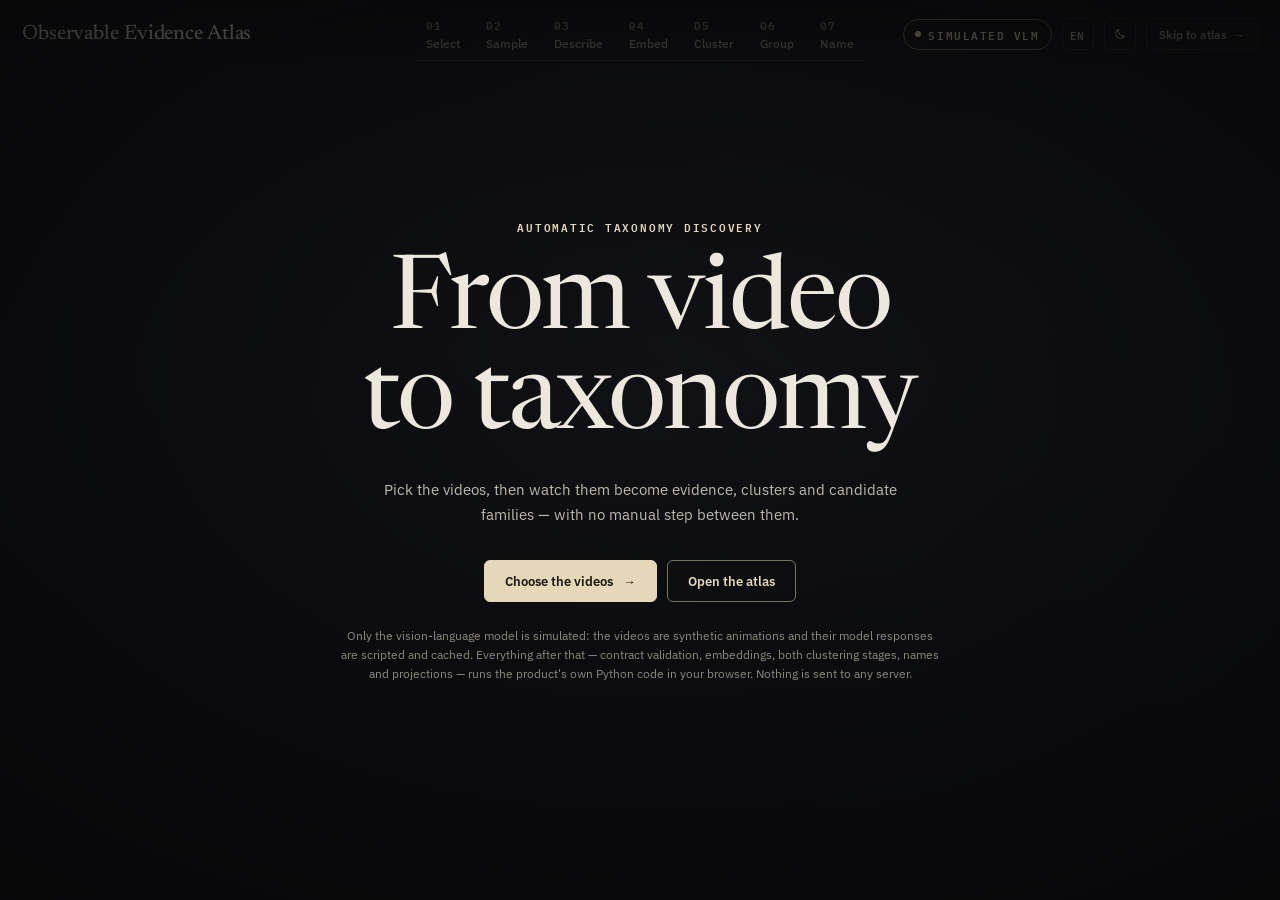
==== commit c6d488b1: "Demo no contexto financeiro, ritmo mais lento e ajustes de usabilidade Cenários sintéticos de agênci" ====
--- a/index.html
+++ b/index.html
@@ -76,13 +76,13 @@
   <div id="counter" class="counter" aria-live="polite"></div>
 
   <aside id="runlog" class="glass" aria-live="polite" hidden>
-    <div class="rl-head"><span class="eyebrow" data-i18n="LIVE · PYTHON IN YOUR BROWSER">LIVE · PYTHON IN YOUR BROWSER</span><span id="rlState"></span></div>
+    <button class="rl-head" id="rlToggle" aria-expanded="true" data-i18n-title="Show or hide the log" title="Show or hide the log"><span class="eyebrow" data-i18n="LIVE · PYTHON IN YOUR BROWSER">LIVE · PYTHON IN YOUR BROWSER</span><span id="rlState"></span><svg class="chev" viewBox="0 0 16 16" aria-hidden="true"><path d="M4 6l4 4 4-4" fill="none" stroke="currentColor" stroke-width="1.6" stroke-linecap="round" stroke-linejoin="round"/></svg></button>
     <ol id="rlLines"></ol>
   </aside>
 
   <footer class="caption glass" id="caption" aria-live="polite">
     <div class="cap-text"><span class="cap-ref" id="capRef"></span><h2 id="capTitle"></h2><p id="capBody"></p></div>
-    <div class="cap-ctl"><button id="prev" aria-label="Previous step">←</button><button id="pause" aria-label="Pause">❚❚</button><button id="next" aria-label="Next step">→</button></div>
+    <div class="cap-ctl"><button id="prev" data-i18n-title="Previous step (←)" title="Previous step (←)">←</button><button id="pause" data-i18n-title="Pause (space)" title="Pause (space)">❚❚</button><button id="next" data-i18n-title="Next step (→)" title="Next step (→)">→</button></div>
     <div class="cap-progress"><i id="capBar"></i></div>
   </footer>
 </div>
--- a/demo.css
+++ b/demo.css
@@ -26,18 +26,18 @@
 #field{position:absolute;inset:0;width:100%;height:100%}
 .vignette{position:absolute;inset:0;pointer-events:none;background:radial-gradient(120% 100% at 55% 50%,transparent 45%,var(--vig) 100%)}
 .glass{background:var(--panel);backdrop-filter:blur(10px);border:1px solid var(--line);border-radius:var(--r-lg);box-shadow:0 10px 28px -10px rgba(0,0,0,.55)}
-.eyebrow{font:600 10px var(--mono);letter-spacing:.16em;color:var(--accent)}
+.eyebrow{font:600 11px var(--mono);letter-spacing:.16em;color:var(--accent)}
 
 /* header */
 header{position:absolute;z-index:20;top:0;left:0;right:0;height:var(--hdr);display:grid;grid-template-columns:1fr auto 1fr;align-items:center;gap:20px;padding:0 22px;background:var(--hdr-grad)}
 .brand{text-decoration:none} .brand .t{font:450 21px/1 var(--serif);letter-spacing:-.005em;white-space:nowrap}
 #steps{list-style:none;display:flex;gap:2px;margin:0;padding:0;border-bottom:1px solid var(--line)}
 #steps li button{position:relative;display:flex;flex-direction:column;align-items:flex-start;gap:2px;padding:7px 12px 9px;color:var(--quiet);font:500 11.5px var(--sans);white-space:nowrap;transition:color .25s}
-#steps li button span{font:600 9px var(--mono);letter-spacing:.1em;color:inherit;opacity:.8}
+#steps li button span{font:600 11px var(--mono);letter-spacing:.1em;color:inherit;opacity:.8}
 #steps li button::after{content:"";position:absolute;left:0;right:0;bottom:-1px;height:2px;background:var(--accent);transform:scaleX(0);transform-origin:left;transition:transform .5s var(--ease)}
 #steps li button:hover{color:var(--ink)} #steps li.done button{color:var(--muted)} #steps li.on button{color:var(--ink)} #steps li.on button::after{transform:none}
 .tools{display:flex;justify-content:flex-end;align-items:center;gap:10px}
-.sim{display:inline-flex;align-items:center;gap:7px;padding:5px 11px;border-radius:999px;border:1px solid color-mix(in srgb,var(--accent) 45%,transparent);font:600 10px var(--mono);letter-spacing:.14em;color:var(--accent)}
+.sim{display:inline-flex;align-items:center;gap:7px;padding:5px 11px;border-radius:999px;border:1px solid color-mix(in srgb,var(--accent) 45%,transparent);font:600 11px var(--mono);letter-spacing:.14em;color:var(--accent)}
 .sim i{width:6px;height:6px;border-radius:50%;background:var(--accent);animation:pulse 1.8s ease-in-out infinite}
 @keyframes pulse{50%{opacity:.25}}
 .tool{display:inline-flex;align-items:center;gap:7px;height:32px;padding:0 12px;border-radius:var(--r);border:1px solid var(--line);color:var(--muted);font:500 11.5px var(--sans);text-decoration:none;transition:.2s}
@@ -62,33 +62,33 @@
 .tile{position:relative;border-radius:var(--r);overflow:hidden;border:1px solid var(--line);background:#111317;opacity:0;transform:translateY(10px) scale(.97);transition:opacity .5s var(--ease),transform .6s var(--ease),border-color .3s,box-shadow .3s}
 .tile.in{opacity:1;transform:none}
 .tile canvas{display:block;width:100%;aspect-ratio:16/10}
-.tile span{position:absolute;left:0;right:0;bottom:0;padding:14px 8px 6px;font:500 9.5px var(--mono);color:var(--muted);background:linear-gradient(transparent,rgba(5,5,7,.85));white-space:nowrap;overflow:hidden;text-overflow:ellipsis}
+.tile span{position:absolute;left:0;right:0;bottom:0;padding:14px 8px 6px;font:500 11px var(--mono);color:var(--muted);background:linear-gradient(transparent,rgba(5,5,7,.85));white-space:nowrap;overflow:hidden;text-overflow:ellipsis}
 .tile.sel{border-color:var(--accent);box-shadow:0 0 0 1px var(--accent),0 0 24px -6px color-mix(in srgb,var(--accent) 60%,transparent)}
-.tile.sel::after{content:"✓";position:absolute;top:6px;right:6px;width:18px;height:18px;display:grid;place-items:center;border-radius:50%;background:var(--accent);color:var(--accent-ink);font:700 10px var(--sans)}
+.tile.sel::after{content:"✓";position:absolute;top:6px;right:6px;width:18px;height:18px;display:grid;place-items:center;border-radius:50%;background:var(--accent);color:var(--accent-ink);font:700 11px var(--sans)}
 
 /* 2 · sampling */
 #sampling{display:flex;flex-direction:column;align-items:center;justify-content:center;gap:22px;padding:10px 40px 190px}
 .player{width:min(720px,100%);padding:12px}
 .screen{position:relative;border-radius:var(--r);overflow:hidden;background:#0a0b0e}
 .screen canvas{display:block;width:100%;height:auto;aspect-ratio:16/9}
-.osd{position:absolute;left:10px;right:10px;top:8px;display:flex;justify-content:space-between;font:600 10px var(--mono);letter-spacing:.08em;color:rgba(236,232,222,.8);text-shadow:0 1px 2px #000}
-.wm{position:absolute;right:10px;bottom:8px;font:600 10px var(--mono);letter-spacing:.2em;color:rgba(228,216,184,.55)}
+.osd{position:absolute;left:10px;right:10px;top:8px;display:flex;justify-content:space-between;font:600 11px var(--mono);letter-spacing:.08em;color:rgba(236,232,222,.8);text-shadow:0 1px 2px #000}
+.wm{position:absolute;right:10px;bottom:8px;font:600 11px var(--mono);letter-spacing:.2em;color:rgba(228,216,184,.55)}
 .timeline{position:relative;height:30px;margin-top:10px}
 .track{position:absolute;left:0;right:0;top:13px;height:4px;border-radius:2px;background:var(--wash)}
 .track i{position:absolute;top:-5px;width:2px;height:14px;border-radius:1px;background:var(--line2);transition:background .25s,transform .25s}
 .track i.hit{background:var(--accent);transform:scaleY(1.3)}
 .track b{position:absolute;top:-14px;height:6px;border:1px solid color-mix(in srgb,var(--accent) 60%,transparent);border-bottom:0;border-radius:3px 3px 0 0}
-.track b em{position:absolute;left:50%;top:-14px;transform:translateX(-50%);font:600 8.5px var(--mono);font-style:normal;letter-spacing:.08em;color:var(--accent);white-space:nowrap}
+.track b em{position:absolute;left:50%;top:-14px;transform:translateX(-50%);font:600 11px var(--mono);font-style:normal;letter-spacing:.08em;color:var(--accent);white-space:nowrap}
 #playhead{position:absolute;top:4px;left:0;width:2px;height:22px;background:var(--ink);box-shadow:0 0 10px var(--ink)}
 .sample-row{display:flex;align-items:center;gap:14px;flex-wrap:wrap;margin-top:6px}
-.label{font:600 10px var(--mono);letter-spacing:.14em;color:var(--quiet)}
+.label{font:600 11px var(--mono);letter-spacing:.14em;color:var(--quiet)}
 .seg{display:inline-grid;grid-auto-flow:column;gap:2px;padding:2px;border-radius:var(--r);border:1px solid var(--line);background:var(--inset)}
 .seg button{padding:6px 12px;border-radius:4px;font:500 11.5px var(--sans);color:var(--muted);transition:.2s}
 .seg button.on{background:var(--accent);color:var(--accent-ink);font-weight:600}
 .file{margin-left:auto;font:500 11px var(--mono);color:var(--muted)}
 .strip{display:flex;flex-wrap:wrap;justify-content:center;gap:5px;width:min(1000px,100%);min-height:60px}
 .strip .win{display:flex;gap:4px;padding:5px;border-radius:var(--r);border:1px dashed var(--line2);position:relative}
-.strip .win::before{content:attr(data-label);position:absolute;left:6px;top:-15px;font:600 8.5px var(--mono);letter-spacing:.1em;color:var(--accent)}
+.strip .win::before{content:attr(data-label);position:absolute;left:6px;top:-15px;font:600 11px var(--mono);letter-spacing:.1em;color:var(--accent)}
 .thumb{width:52px;aspect-ratio:16/9;border-radius:3px;overflow:hidden;border:1px solid var(--line2);background:#0a0b0e;opacity:0;transform:translateY(-30px) scale(.6);transition:opacity .45s var(--ease),transform .55s var(--ease)}
 .thumb.in{opacity:1;transform:none}
 .thumb canvas{display:block;width:100%;height:100%}
@@ -102,26 +102,26 @@
 @keyframes flow{0%{opacity:1;transform:none}100%{opacity:0;transform:translateX(220px) scale(.3)}}
 .engine{position:relative;display:flex;flex-direction:column;align-items:center;gap:6px;padding:26px 14px 18px;text-align:center}
 .engine b{font:450 17px/1.2 var(--serif)} .engine small{font-size:11px;color:var(--quiet)}
-.engine .pill{margin-top:6px;padding:2px 8px;border-radius:999px;border:1px solid var(--line2);font:600 8.5px var(--mono);letter-spacing:.14em;color:var(--quiet)}
+.engine .pill{margin-top:6px;padding:2px 8px;border-radius:999px;border:1px solid var(--line2);font:600 11px var(--mono);letter-spacing:.14em;color:var(--quiet)}
 .engine-core{position:relative;width:64px;height:64px;margin-bottom:8px}
 .engine-core i{position:absolute;inset:0;border-radius:50%;border:1px solid color-mix(in srgb,var(--accent) 55%,transparent)}
 .engine.busy .engine-core i{animation:ring 1.5s var(--ease) infinite} .engine.busy .engine-core i:nth-child(2){animation-delay:.5s} .engine.busy .engine-core i:nth-child(3){animation-delay:1s}
 .engine-core::after{content:"";position:absolute;inset:22px;border-radius:50%;background:var(--accent);box-shadow:0 0 22px var(--accent)}
 @keyframes ring{0%{transform:scale(.4);opacity:1}100%{transform:scale(1.25);opacity:0}}
 .response{padding:14px 16px;min-height:236px}
-.resp-head{display:flex;justify-content:space-between;font:600 9.5px var(--mono);letter-spacing:.12em;color:var(--quiet)}
+.resp-head{display:flex;justify-content:space-between;font:600 11px var(--mono);letter-spacing:.12em;color:var(--quiet)}
 .resp-head span:last-child{letter-spacing:0;font-weight:500;color:var(--muted)}
 pre{margin:10px 0 0;min-height:120px;font:500 12.5px/1.6 var(--mono);color:var(--ink);white-space:pre-wrap;word-break:break-word}
 pre .k{color:#9fb7d9} pre .s{color:#d9c79f} pre .n{color:#e7a38a}
 pre .cursor{display:inline-block;width:7px;height:14px;margin-left:1px;vertical-align:-2px;background:var(--accent);animation:blink 1s steps(2) infinite}
 @keyframes blink{50%{opacity:0}}
 .checks{list-style:none;margin:10px 0 0;padding:10px 0 0;border-top:1px solid var(--line);display:grid;grid-template-columns:1fr 1fr;gap:4px 12px}
-.checks li{font:500 10.5px var(--mono);color:var(--muted);opacity:0;transform:translateX(-6px);transition:.35s var(--ease)}
+.checks li{font:500 11px var(--mono);color:var(--muted);opacity:0;transform:translateX(-6px);transition:.35s var(--ease)}
 .checks li.in{opacity:1;transform:none} .checks li::before{content:"✓ ";color:var(--ok)}
 .chips{display:flex;flex-wrap:wrap;justify-content:center;gap:8px;width:min(1000px,100%);min-height:44px}
 .chip{padding:8px 13px;border-radius:999px;border:1px solid var(--line2);background:var(--panel);font-size:13px;line-height:1.3;color:var(--ink);opacity:0;transform:translateY(8px);transition:opacity .45s var(--ease),transform .5s var(--ease)}
 .chip.in{opacity:1;transform:none}
-.chip small{margin-left:8px;font:600 9px var(--mono);letter-spacing:.08em}
+.chip small{margin-left:8px;font:600 11px var(--mono);letter-spacing:.08em}
 .chip.a1 small{color:var(--bad)} .chip.a0 small{color:var(--ok)}
 .chip.ghost{position:fixed;z-index:40;margin:0;pointer-events:none;transition:transform 1.1s var(--ease),opacity 1.1s var(--ease)}
 
@@ -136,20 +136,20 @@
 /* overlays on the field */
 #labels{position:absolute;inset:0;z-index:6;pointer-events:none;overflow:hidden}
 .lab{position:absolute;left:0;top:0;padding:3px 8px;border-radius:var(--r-sm);font:500 11px/1.2 var(--sans);color:var(--ink);background:var(--lab-bg);border:1px solid color-mix(in srgb,var(--c) 60%,transparent);white-space:nowrap;opacity:0;transition:opacity .5s;will-change:transform}
-.lab.on{opacity:1} .lab b{font:600 9.5px var(--mono);color:var(--c);margin-right:4px}
-.lab.code{padding:2px 6px;font:600 9.5px var(--mono);letter-spacing:.06em}
+.lab.on{opacity:1} .lab b{font:600 11px var(--mono);color:var(--c);margin-right:4px}
+.lab.code{padding:2px 6px;font:600 11px var(--mono);letter-spacing:.06em}
 .lab.wheel{background:transparent;border:0;padding:0;font:500 11px var(--sans);color:var(--muted);transform-origin:0 50%}
 .lab.wheel b{color:var(--c)}
 .counter{position:absolute;z-index:7;left:28px;top:calc(var(--hdr) + 14px);opacity:0;transition:opacity .5s}
 .counter.on{opacity:1}
 .counter b{display:block;font:400 clamp(38px,5vw,60px)/1 var(--serif);letter-spacing:-.02em;font-variant-numeric:lining-nums tabular-nums}
 .counter span{display:block;margin-top:6px;font:500 11px var(--sans);color:var(--muted)}
-.counter small{display:block;margin-top:3px;font:500 10px var(--mono);color:var(--quiet)}
+.counter small{display:block;margin-top:3px;font:500 11px var(--mono);color:var(--quiet)}
 
 /* caption */
 .caption{position:absolute;z-index:15;left:20px;bottom:20px;width:min(640px,calc(100% - 40px));padding:18px 20px 22px;display:grid;grid-template-columns:1fr auto;gap:14px;opacity:0;transform:translateY(14px);transition:.6s var(--ease)}
 .caption.on{opacity:1;transform:none}
-.cap-ref{font:600 9.5px var(--mono);letter-spacing:.12em;color:var(--accent)}
+.cap-ref{font:600 11px var(--mono);letter-spacing:.12em;color:var(--accent)}
 .caption h2{margin:6px 0 0;font:450 24px/1.1 var(--serif);letter-spacing:-.01em}
 .caption p{margin:8px 0 0;font-size:13px;line-height:1.6;color:var(--muted)}
 .cap-ctl{display:flex;gap:4px;align-self:start}
@@ -158,11 +158,11 @@
 .cap-progress{position:absolute;left:20px;right:20px;bottom:10px;height:2px;background:var(--wash);border-radius:1px;overflow:hidden}
 .cap-progress i{display:block;height:100%;width:0;background:var(--accent)}
 
-@media (max-width:1100px){#steps li button{padding:7px 8px 9px;font-size:10.5px} #steps li button span{display:none} .grid{grid-template-columns:repeat(4,minmax(0,1fr))}}
+@media (max-width:1100px){#steps li button{padding:7px 8px 9px;font-size:11px} #steps li button span{display:none} .grid{grid-template-columns:repeat(4,minmax(0,1fr))}}
 @media (max-width:860px){
   :root{--hdr:96px}
   header{grid-template-columns:1fr auto;grid-template-rows:auto auto;gap:6px;padding:10px 12px 0;align-content:start}
-  #steps{grid-column:1/-1;grid-row:2;overflow-x:auto;scrollbar-width:none} .tool{display:none}
+  #steps{grid-column:1/-1;grid-row:2;overflow-x:auto;scrollbar-width:none} .tool:not(.icon){display:none} .tools{gap:6px} .sim{padding:4px 8px}
   .brand .t{font-size:18px}
   .grid{grid-template-columns:repeat(3,minmax(0,1fr));gap:8px} #library,#sampling,#vlm{padding:10px 16px 230px}
   .vlm-row{grid-template-columns:1fr;gap:14px} .mini-strip{display:none} .engine{flex-direction:row;padding:12px;text-align:left} .engine-core{width:40px;height:40px;margin:0} .engine-core::after{inset:14px}
@@ -176,7 +176,7 @@
 /* ---------- tools, theme ---------- */
 .tool.icon{width:32px;padding:0;justify-content:center;cursor:pointer;background:transparent;font:inherit}
 .tool svg{width:14px;height:14px} .tool .sun{display:none} :root[data-theme=light] .tool .sun{display:block} :root[data-theme=light] .tool .moon{display:none}
-.lang-btn b{font:600 10.5px var(--mono);letter-spacing:.06em}
+.lang-btn b{font:600 11px var(--mono);letter-spacing:.06em}
 :root[data-theme=light] pre .k{color:#2a4f86} :root[data-theme=light] pre .s{color:#7a5310} :root[data-theme=light] pre .n{color:#a33a14}
 :root[data-theme=light] .tile span{color:#ece8de}
 
@@ -187,22 +187,22 @@
 .sel-presets{display:flex;flex-wrap:wrap;gap:6px;max-width:420px}
 .preset{padding:6px 11px;border-radius:999px;border:1px solid var(--line2);font:500 11.5px var(--sans);color:var(--muted);transition:.2s}
 .preset:hover{color:var(--ink);border-color:var(--accent)} .preset.on{background:color-mix(in srgb,var(--accent) 14%,transparent);color:var(--ink);border-color:var(--accent)}
-.preset small{margin-left:5px;font:600 9px var(--mono);color:var(--quiet)}
+.preset small{margin-left:5px;font:600 11px var(--mono);color:var(--quiet)}
 .sel-run{display:flex;flex-direction:column;align-items:flex-end;gap:8px}
 .mcs{display:flex;align-items:center;gap:8px;font:500 11px var(--mono);color:var(--muted)}
 .mcs input{width:56px;height:28px;padding:0 8px;border-radius:var(--r);border:1px solid var(--line);background:var(--inset);color:var(--ink);font:inherit}
-.mcs small{font-size:10px;color:var(--quiet)}
-.rt{display:flex;align-items:center;gap:7px;font:500 10.5px var(--mono);color:var(--quiet)} .rt i{width:7px;height:7px;border-radius:50%;background:var(--quiet)}
+.mcs small{font-size:11px;color:var(--quiet)}
+.rt{display:flex;align-items:center;gap:7px;font:500 11px var(--mono);color:var(--quiet)} .rt i{width:7px;height:7px;border-radius:50%;background:var(--quiet)}
 .rt.busy i{background:var(--accent);animation:pulse 1.2s infinite} .rt.ok i{background:var(--ok)} .rt.err i{background:var(--bad)} .rt.err{color:var(--bad)}
 .go:disabled{opacity:.45;cursor:default;filter:none}
 .sel-grid{flex:1;min-height:0;overflow:auto;display:grid;grid-template-columns:repeat(auto-fill,minmax(250px,1fr));gap:10px;padding:2px 2px 8px;scrollbar-width:thin;scrollbar-color:var(--line2) transparent}
 .scene{padding:10px 10px 8px;border-radius:var(--r-lg);border:1px solid var(--line);background:var(--panel)}
 .scene .sh{display:flex;align-items:center;justify-content:space-between;gap:8px;margin-bottom:8px}
 .scene .sh button{display:flex;align-items:center;gap:8px;font:600 12px var(--sans);color:var(--ink);text-align:left}
-.scene .sh .box{width:14px;height:14px;border-radius:3px;border:1.5px solid var(--line2);display:grid;place-items:center;font-size:10px;line-height:1;color:var(--accent-ink)}
+.scene .sh .box{width:14px;height:14px;border-radius:3px;border:1.5px solid var(--line2);display:grid;place-items:center;font-size:11px;line-height:1;color:var(--accent-ink)}
 .scene.full .sh .box{background:var(--accent);border-color:var(--accent)} .scene.full .sh .box::after{content:"✓"}
 .scene.some .sh .box{border-color:var(--accent)} .scene.some .sh .box::after{content:"";width:6px;height:2px;background:var(--accent)}
-.scene .sh .n{font:500 10px var(--mono);color:var(--quiet)} .scene .sh .flagdot{width:6px;height:6px;border-radius:50%;background:var(--bad)}
+.scene .sh .n{font:500 11px var(--mono);color:var(--quiet)} .scene .sh .flagdot{width:6px;height:6px;border-radius:50%;background:var(--bad)}
 .tiles{display:grid;grid-template-columns:repeat(9,1fr);gap:3px}
 .vt{position:relative;aspect-ratio:16/10;border-radius:2px;overflow:hidden;border:1px solid transparent;opacity:.28;filter:saturate(.3);transition:opacity .2s,border-color .2s,filter .2s;background:#111317;padding:0}
 .vt canvas{display:block;width:100%;height:100%}
@@ -213,11 +213,26 @@
 #runlog{position:absolute;z-index:16;right:20px;bottom:20px;width:min(380px,calc(100% - 40px));padding:12px 14px;max-height:46vh;overflow:auto}
 #runlog[hidden]{display:none}
 .rl-head{display:flex;justify-content:space-between;align-items:center;gap:10px}
-#rlState{font:600 10px var(--mono);color:var(--quiet)} #rlState.ok{color:var(--ok)} #rlState.err{color:var(--bad)}
+#rlState{font:600 11px var(--mono);color:var(--quiet)} #rlState.ok{color:var(--ok)} #rlState.err{color:var(--bad)}
 #rlLines{list-style:none;margin:8px 0 0;padding:0;display:flex;flex-direction:column;gap:3px;font:500 11px/1.45 var(--mono);color:var(--muted)}
 #rlLines li{animation:in .4s var(--ease)} #rlLines li b{color:var(--ink);font-weight:500} #rlLines li em{font-style:normal;color:var(--quiet);margin-left:6px}
 @keyframes in{from{opacity:0;transform:translateY(-4px)}}
 .wait{position:absolute;z-index:8;left:50%;top:46%;transform:translate(-50%,-50%);text-align:center;opacity:0;transition:opacity .4s;pointer-events:none}
 .wait.on{opacity:1} .wait b{display:block;font:450 26px var(--serif)} .wait span{display:block;margin-top:6px;font-size:12.5px;color:var(--muted)}
 @media (max-width:1100px){.sel-head{grid-template-columns:1fr} .sel-run{align-items:flex-start}}
-@media (max-width:860px){#runlog{left:10px;right:10px;bottom:auto;top:calc(var(--hdr) + 6px);width:auto;max-height:22vh} .tiles{grid-template-columns:repeat(9,1fr)} .sel-grid{grid-template-columns:1fr}}
+@media (max-width:860px){#runlog{left:10px;right:10px;bottom:auto;top:calc(var(--hdr) + 6px);width:auto;max-height:22vh} .tiles{grid-template-columns:repeat(6,1fr)} .sel-grid{grid-template-columns:1fr}}
+
+/* ---------- small refinements ---------- */
+.rl-head{width:100%;background:none;border:0;padding:0;cursor:pointer;color:inherit;text-align:left}
+.rl-head .chev{width:14px;height:14px;color:var(--quiet);transition:transform .3s var(--ease)}
+#runlog.min #rlLines{display:none} #runlog.min .chev{transform:rotate(-90deg)}
+.vt:focus-visible,.preset:focus-visible,.scene .sh button:focus-visible{outline:2px solid var(--accent);outline-offset:2px;opacity:1;filter:none}
+.vt[aria-pressed=true]{cursor:pointer} .vt,.preset,.scene .sh button{cursor:pointer}
+.go:active,.preset:active{transform:translateY(1px)}
+.cap-ctl button:focus-visible,.seg button:focus-visible{outline:2px solid var(--accent);outline-offset:2px}
+@media (hover:none){.tiles{gap:4px}}
+@media (max-width:860px){
+  .caption p{display:-webkit-box;-webkit-line-clamp:3;-webkit-box-orient:vertical;overflow:hidden}
+  .cta{bottom:200px;padding:16px} .cta p{display:none} .cta h2{font-size:22px;margin-bottom:12px}
+  .cta .go{padding:10px 14px;font-size:12px}
+}
